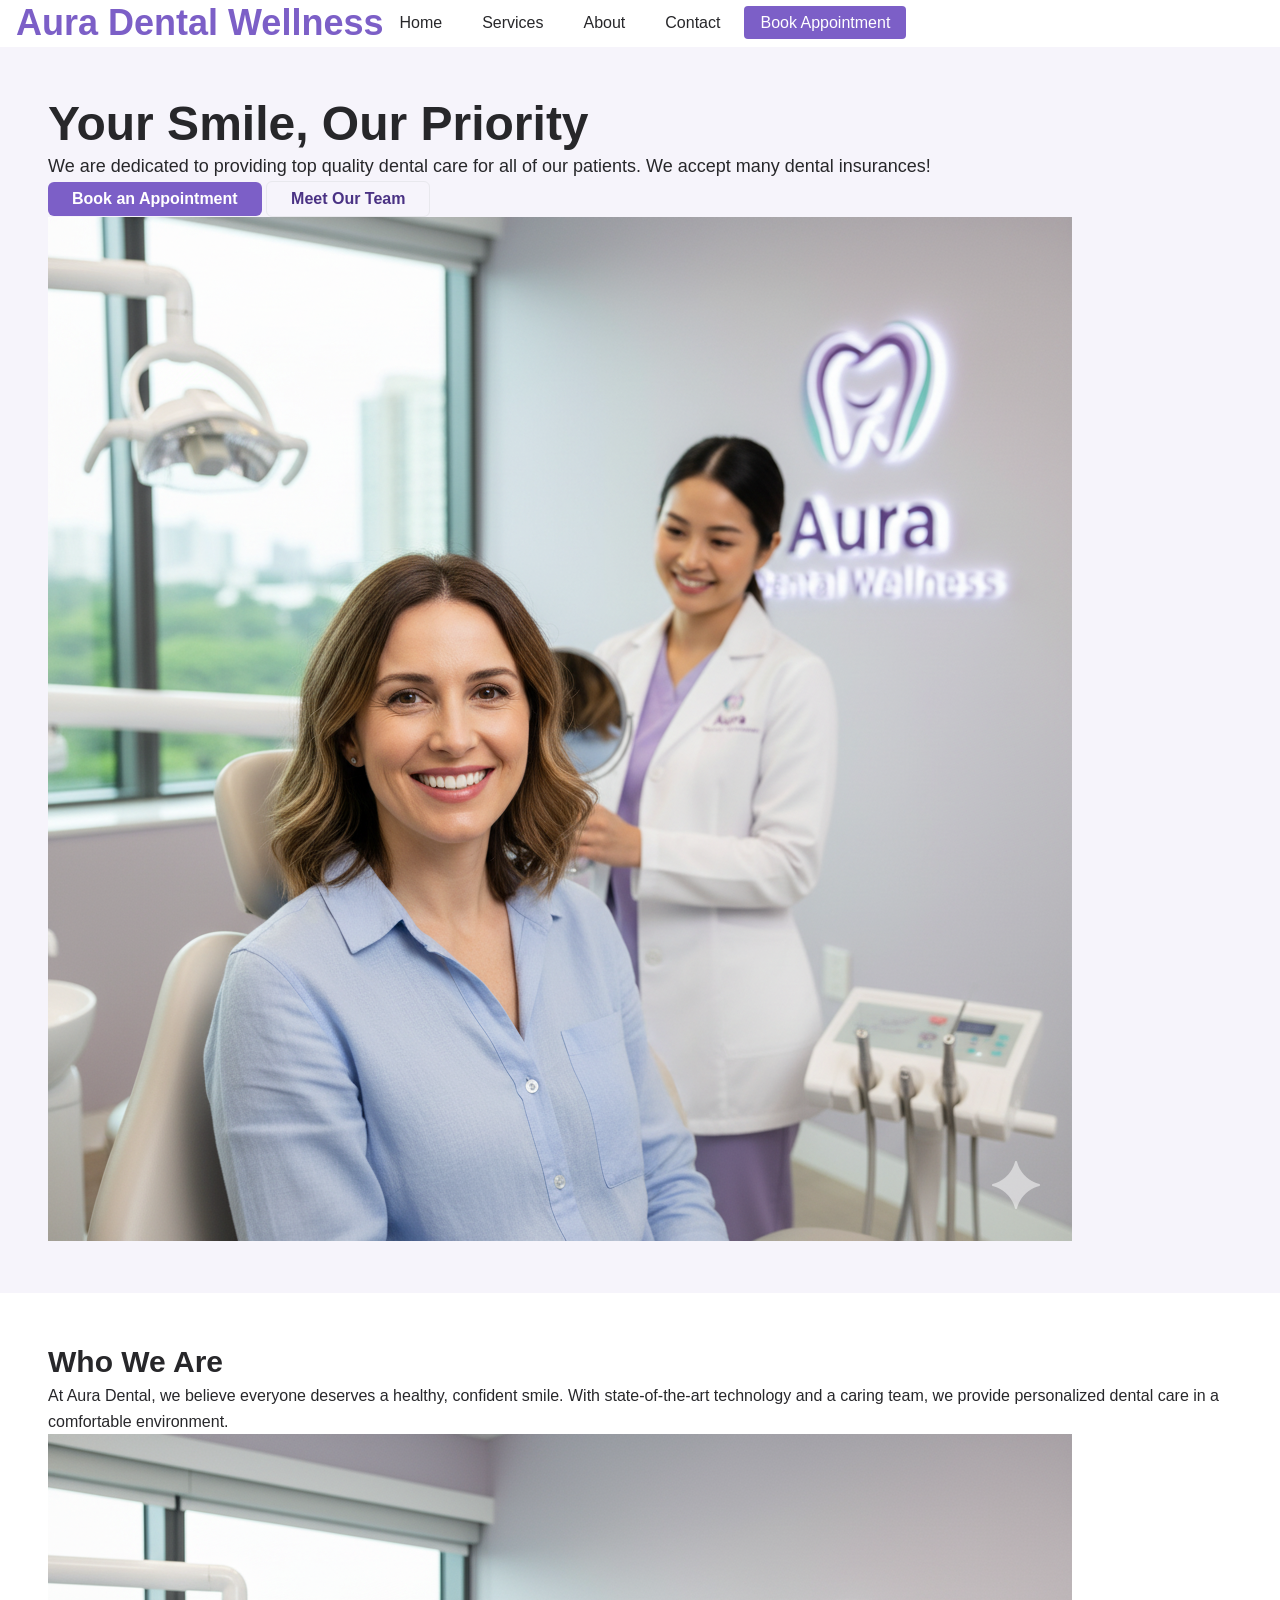
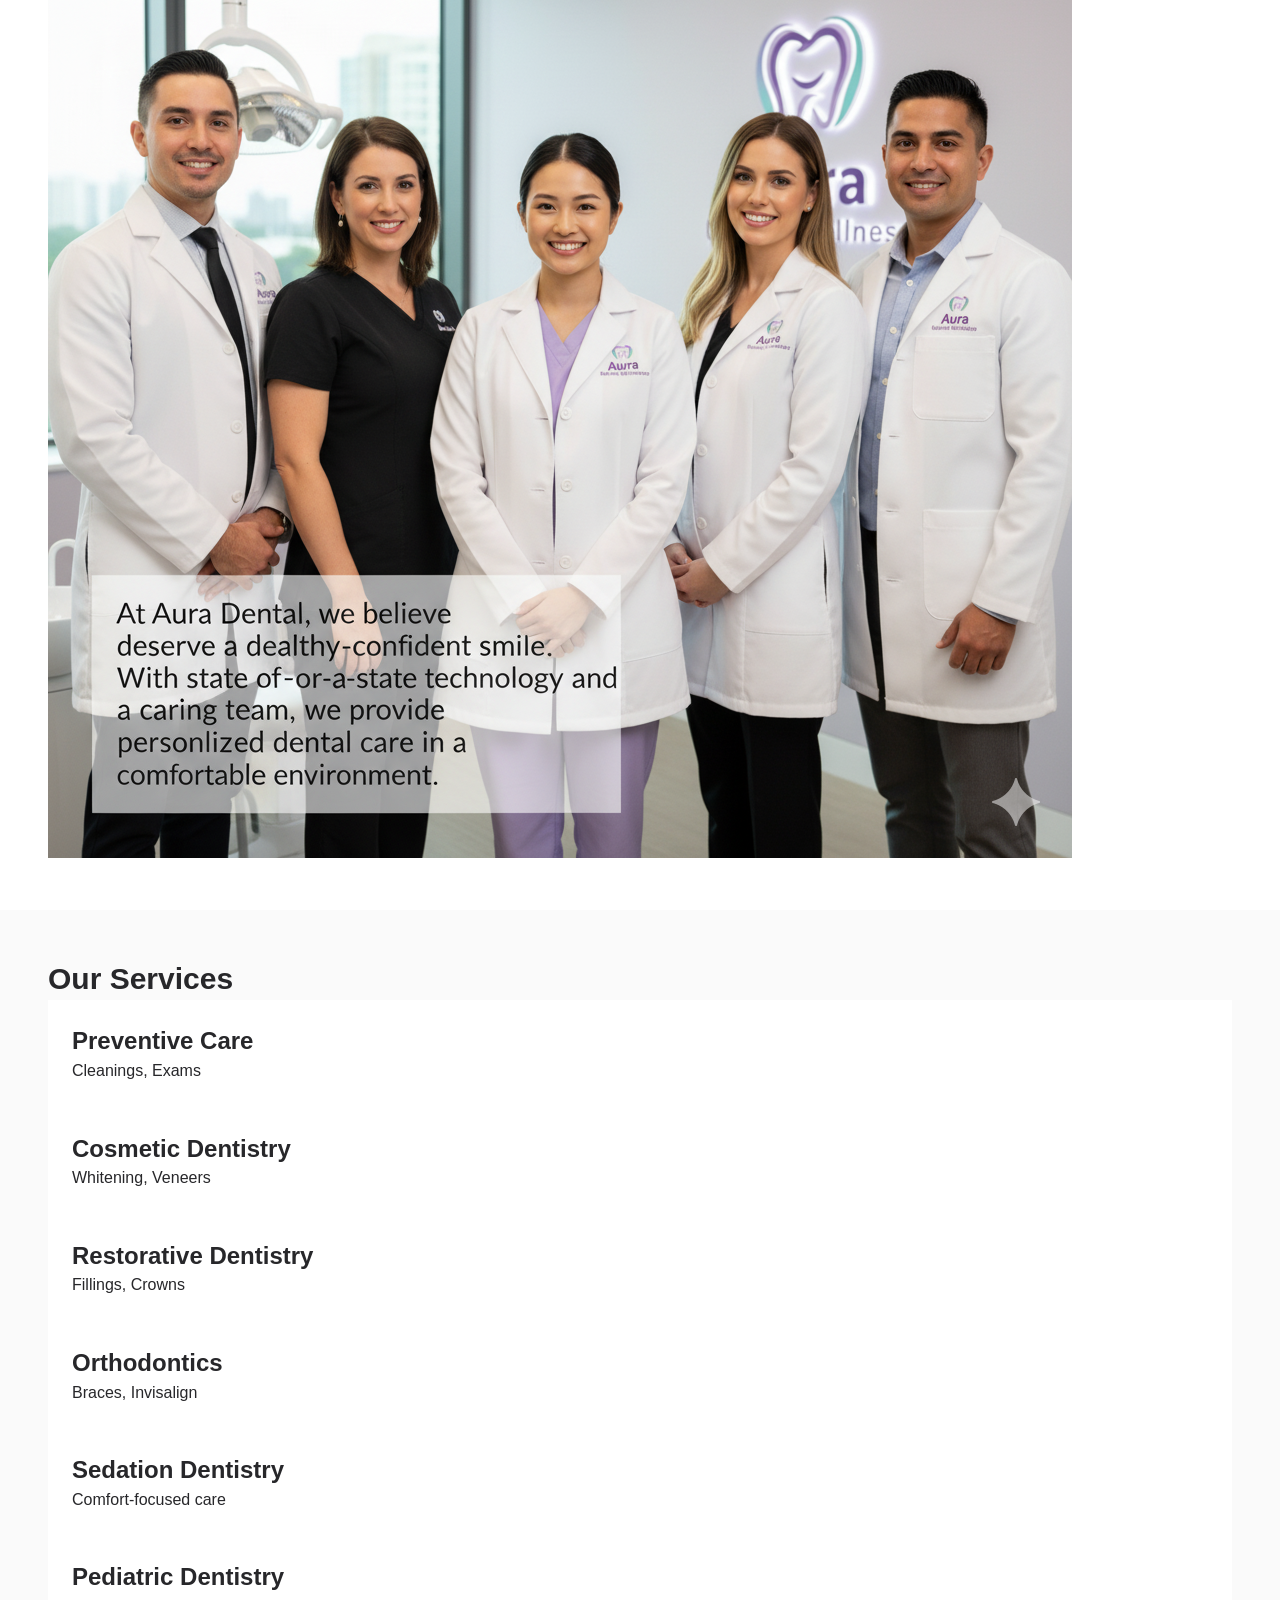
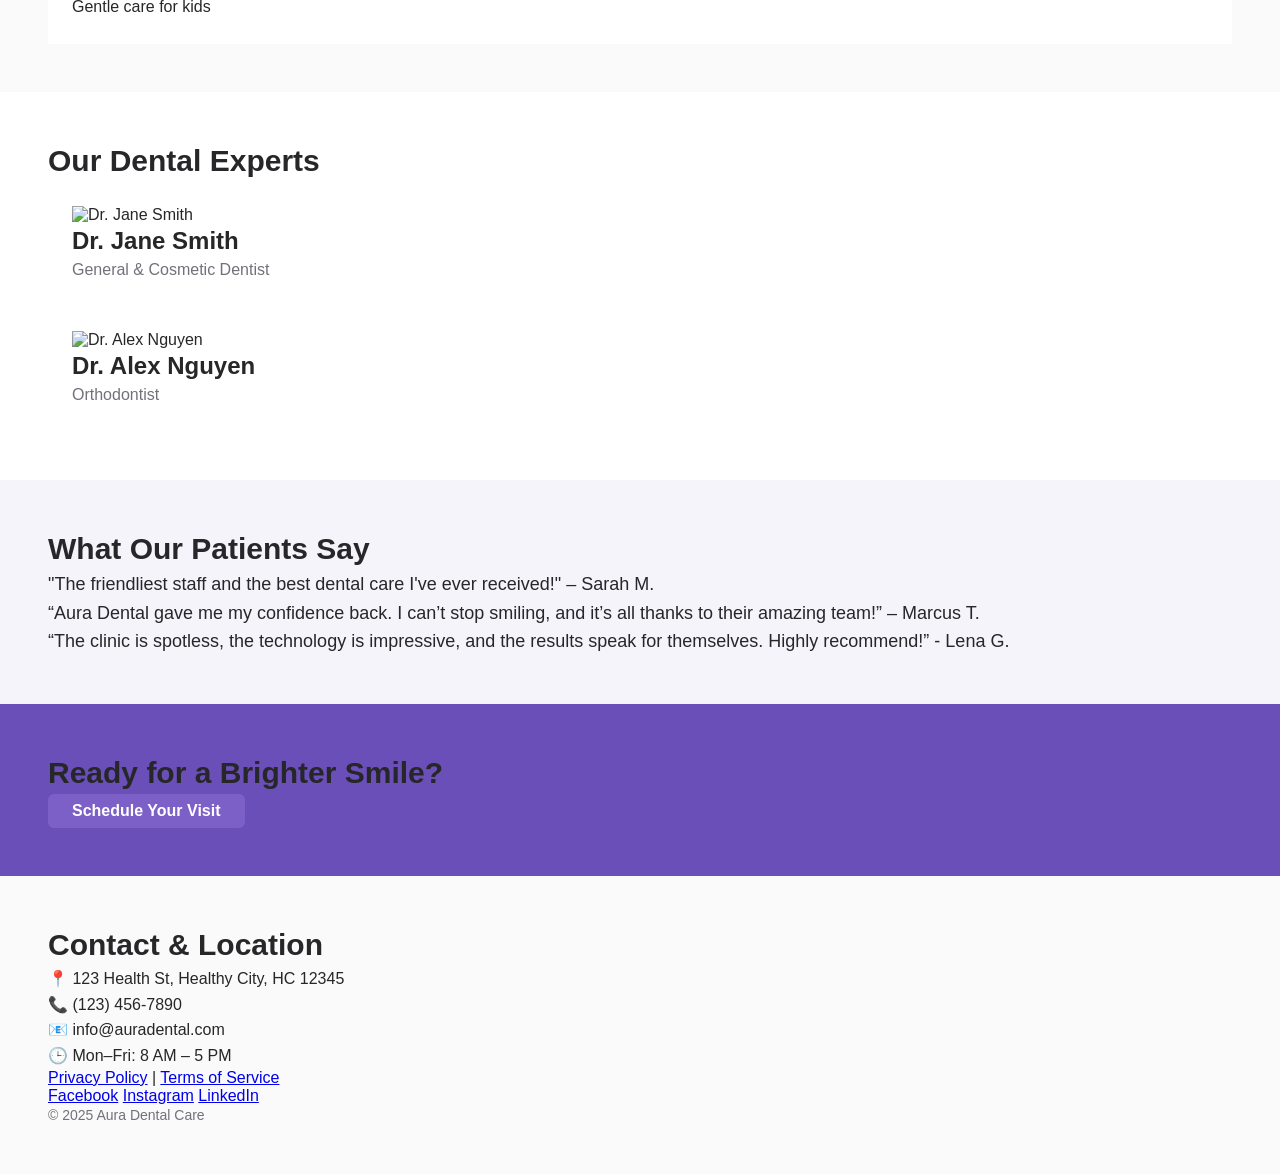
==== index.html @ 5685ebbf "Update index.html" ====
<!DOCTYPE html>
<html lang="en">
<head>
    <meta charset="UTF-8">
    <link rel="stylesheet" href="styles.css">
    <meta name="viewport" content="width=device-width, initial-scale=1.0">
    <title>Aura Dental Wellness</title>
</head>
<body>
    <!-- Header -->
    <navbar class="bg-primary">
        <div class="container">
            <h1 class="heading-1">Aura Dental Wellness</h1>
            <nav>
                <ul class="nav-links">
                    <li><a href="#">Home</a></li>
                    <li><a href="#">Services</a></li>
                    <li><a href="#">About</a></li>
                    <li><a href="#">Contact</a></li>
                    <li><a href="#" class="btn">Book Appointment</a></li>
                </ul>
            </nav>
        </div>
    </navbar>

    <!-- Hero Section -->
    <section class="hero p-12 bg-secondary">
        <div class="hero-content">
            <h2 class="heading-hero">Your Smile, Our Priority</h2>
            <p class="body-lg">We are dedicated to providing top quality dental care for all of our patients. We accept many dental insurances!</p>
            <a href="#" class="btn-primary">Book an Appointment</a>
            <a href="#" class="btn-secondary">Meet Our Team</a>
        </div>
        <div class="hero-image">
            <img src="images/patient_smiling.png" alt="Smiling patient at dental clinic">
        </div>
    </section>

    <!-- About Section -->
    <section class="about p-12 bg-background">
        <div class="container">
            <h2 class="heading-2">Who We Are</h2>
            <p class="body-base">At Aura Dental, we believe everyone deserves a healthy, confident smile. With state-of-the-art technology and a caring team, we provide personalized dental care in a comfortable environment.</p>
            <img src="images/aura_team.png" alt="Aura Dental team">
        </div>
    </section>

    <!-- Services Section -->
    <section class="services p-12 bg-muted">
        <div class="container">
            <h2 class="heading-2">Our Services</h2>
            <div class="service-grid gap-6">
                <div class="service-card p-6 bg-card">
                    <h3 class="heading-3">Preventive Care</h3>
                    <p class="body-base">Cleanings, Exams</p>
                </div>
                <div class="service-card p-6 bg-card">
                    <h3 class="heading-3">Cosmetic Dentistry</h3>
                    <p class="body-base">Whitening, Veneers</p>
                </div>
                <div class="service-card p-6 bg-card">
                    <h3 class="heading-3">Restorative Dentistry</h3>
                    <p class="body-base">Fillings, Crowns</p>
                </div>
                <div class="service-card p-6 bg-card">
                    <h3 class="heading-3">Orthodontics</h3>
                    <p class="body-base">Braces, Invisalign</p>
                </div>
                <div class="service-card p-6 bg-card">
                    <h3 class="heading-3">Sedation Dentistry</h3>
                    <p class="body-base">Comfort-focused care</p>
                </div>
                <div class="service-card p-6 bg-card">
                    <h3 class="heading-3">Pediatric Dentistry</h3>
                    <p class="body-base">Gentle care for kids</p>
                </div>
            </div>
        </div>
    </section>

    <!-- Team Section -->
    <section class="team p-12 bg-background">
        <div class="container">
            <h2 class="heading-2">Our Dental Experts</h2>
            <div class="team-grid gap-8">
                <div class="team-member p-6">
                    <img src="images/dr-smith.jpg" alt="Dr. Jane Smith">
                    <h3 class="heading-3">Dr. Jane Smith</h3>
                    <p class="body-base text-muted-foreground">General & Cosmetic Dentist</p>
                </div>
                <div class="team-member p-6">
                    <img src="images/dr-nguyen.jpg" alt="Dr. Alex Nguyen">
                    <h3 class="heading-3">Dr. Alex Nguyen</h3>
                    <p class="body-base text-muted-foreground">Orthodontist</p>
                </div>
            </div>
        </div>
    </section>

    <!-- Testimonials Section -->
    <section class="testimonials p-12 bg-secondary">
        <div class="container">
            <h2 class="heading-2">What Our Patients Say</h2>
            <blockquote class="body-lg">
                "The friendliest staff and the best dental care I've ever received!" – Sarah M.
            </blockquote>
            <blockquote class="body-lg">
               “Aura Dental gave me my confidence back. I can’t stop smiling, and it’s all thanks to their amazing team!” – Marcus T.
            </blockquote>
            <blockquote class="body-lg">
                “The clinic is spotless, the technology is impressive, and the results speak for themselves. Highly recommend!” - Lena G.
            </blockquote>
        </div>
    </section>

    <!-- Call to Action -->
    <section class="cta p-12 bg-brand">
        <div class="container">
            <h2 class="heading-2">Ready for a Brighter Smile?</h2>
            <a href="#" class="btn-primary">Schedule Your Visit</a>
        </div>
    </section>

    <!-- Contact Section -->
    <footer class="footer p-12 bg-muted">
        <div class="container">
            <h2 class="heading-2">Contact & Location</h2>
            <p class="body-base">📍 123 Health St, Healthy City, HC 12345</p>
            <p class="body-base">📞 (123) 456-7890</p>
            <p class="body-base">📧 info@auradental.com</p>
            <p class="body-base">🕒 Mon–Fri: 8 AM – 5 PM</p>
            <nav class="footer-nav">
                <a href="#">Privacy Policy</a> |
                <a href="#">Terms of Service</a>
            </nav>
            <div class="social-icons gap-4">
                <a href="#">Facebook</a>
                <a href="#">Instagram</a>
                <a href="#">LinkedIn</a>
            </div>
            <p class="body-sm">© 2025 Aura Dental Care</p>
        </div>
    </footer>
</body>
</html>
---- styles.css ----
/* ==========================================================================
   CSS VARIABLES (DESIGN TOKENS)
   ========================================================================== */

:root {
    /* Spacing Scale */
    --space-2: 0.5rem;   /* 8px */
    --space-4: 1rem;     /* 16px */
    --space-6: 1.5rem;   /* 24px */
    --space-8: 2rem;     /* 32px */
    --space-12: 3rem;    /* 48px */

    /* Typography Scale */
    --font-size-caption: 0.75rem;   /* 12px */
    --font-size-sm: 0.875rem;       /* 14px */
    --font-size-base: 1rem;         /* 16px */
    --font-size-lg: 1.125rem;       /* 18px */
    --font-size-h4: 1.25rem;        /* 20px */
    --font-size-h3: 1.5rem;         /* 24px */
    --font-size-h2: 1.875rem;       /* 30px */
    --font-size-h1: 2.25rem;        /* 36px */
    --font-size-hero: 3rem;         /* 48px */

    /* Color Palette */
    /* Base colors */
    --color-background: #ffffff;
    --color-foreground: #27272a;

    /* Primary (Purple) */
    --color-primary: #7c5fc7;
    --color-primary-foreground: #ffffff;

    /* Secondary (Light Purple) */
    --color-secondary: #f6f4fb;
    --color-secondary-foreground: #4a3284;

    /* Muted (Subtle backgrounds) */
    --color-muted: #fafafa;
    --color-muted-foreground: #71717a;

    /* Accent (Teal) */
    --color-accent: #2bb4c8;
    --color-accent-foreground: #ffffff;

    /* Brand (Dark Purple) */
    --color-brand: #6b4fb8;
    --color-brand-foreground: #ffffff;

    /* Success (Green) */
    --color-success: #22c55e;
    --color-success-foreground: #ffffff;

    /* Card colors */
    --color-card: #ffffff;
    --color-card-foreground: #27272a;

    /* UI elements */
    --color-border: #e8e8ed;
    --color-ring: #7c5fc7;
}


/* ==========================================================================
   RESET & BASE STYLES
   ========================================================================== */

* {
    margin: 0;
    padding: 0;
    box-sizing: border-box;
}

body {
    font-family: -apple-system, BlinkMacSystemFont, 'Segoe UI', sans-serif;
    color: var(--color-foreground);
    background: var(--color-background);
}


/* ==========================================================================
   UTILITY CLASSES
   ========================================================================== */

/* Spacing Utilities */
.p-2 {
    padding: var(--space-2);
}

.p-4 {
    padding: var(--space-4);
}

.p-6 {
    padding: var(--space-6);
}

.p-8 {
    padding: var(--space-8);
}

.p-12 {
    padding: var(--space-12);
}

.gap-2 {
    gap: var(--space-2);
}

.gap-4 {
    gap: var(--space-4);
}

.gap-6 {
    gap: var(--space-6);
}

.gap-8 {
    gap: var(--space-8);
}

.gap-12 {
    gap: var(--space-12);
}

/* Typography Utilities */
.heading-hero {
    font-size: var(--font-size-hero);
    font-weight: 700;
    line-height: 1.2;
}

.heading-1 {
    font-size: var(--font-size-h1);
    font-weight: 700;
    line-height: 1.3;
}

.heading-2 {
    font-size: var(--font-size-h2);
    font-weight: 600;
    line-height: 1.4;
}

.heading-3 {
    font-size: var(--font-size-h3);
    font-weight: 600;
    line-height: 1.4;
}

.heading-4 {
    font-size: var(--font-size-h4);
    font-weight: 600;
    line-height: 1.5;
}

.body-lg {
    font-size: var(--font-size-lg);
    line-height: 1.6;
}

.body-base {
    font-size: var(--font-size-base);
    line-height: 1.6;
}

.body-sm {
    font-size: var(--font-size-sm);
    line-height: 1.5;
    color: var(--color-muted-foreground);
}

.caption {
    font-size: var(--font-size-caption);
    line-height: 1.4;
    color: var(--color-muted-foreground);
}

/* Color Utilities */
.bg-background {
    background-color: var(--color-background);
}

.text-foreground {
    color: var(--color-foreground);
}

.bg-primary {
    background-color: var(--color-primary);
}

.text-primary-foreground {
    color: var(--color-primary-foreground);
}

.bg-secondary {
    background-color: var(--color-secondary);
}

.bg-muted {
    background-color: var(--color-muted);
}

.text-muted-foreground {
    color: var(--color-muted-foreground);
}

.bg-brand {
    background-color: var(--color-brand);
}

.bg-card {
    background-color: var(--color-card);
}

.border-border {
    border-color: var(--color-border);
}


/* ==========================================================================
   COMPONENT STYLES
   ========================================================================== */

/* Button Components */
.btn-primary {
    display: inline-block;
    padding: var(--space-2) var(--space-6);
    background: var(--color-primary);
    color: var(--color-primary-foreground);
    font-size: var(--font-size-base);
    font-weight: 600;
    text-decoration: none;
    border-radius: 0.375rem;
    border: none;
    cursor: pointer;
    transition: background 0.2s, transform 0.1s;
}

.btn-primary:hover {
    background: var(--color-brand);
}

.btn-primary:focus {
    outline: 2px solid var(--color-ring);
    outline-offset: 2px;
}

.btn-secondary {
    display: inline-block;
    padding: var(--space-2) var(--space-6);
    background: var(--color-secondary);
    color: var(--color-secondary-foreground);
    font-size: var(--font-size-base);
    font-weight: 600;
    text-decoration: none;
    border-radius: 0.375rem;
    border: 1px solid var(--color-border);
    cursor: pointer;
    transition: background 0.2s, border-color 0.2s;
}

.btn-secondary:hover {
    background: #ebe7f5;
    border-color: var(--color-primary);
}

.btn-secondary:focus {
    outline: 2px solid var(--color-ring);
    outline-offset: 2px;
}

/* Navbar Component */
navbar {
    background: var(--color-background);
    border-bottom: 1px solid var(--color-border);
    padding: var(--space-4) 0;
}

navbar .container {
    display: flex;
    align-items: center;
    margin: 0;
    padding: 0 var(--space-4);
}

navbar h1 {
    font-size: var(--font-size-h3);
    color: var(--color-primary);
}

navbar ul {
    display: flex;
    list-style: none;
    gap: var(--space-2);
}

navbar a {
    color: var(--color-foreground);
    text-decoration: none;
    padding: var(--space-2) var(--space-4);
    border-radius: 0.25rem;
    transition: background 0.2s;
}

navbar a:hover {
    background: var(--color-secondary);
}

navbar .btn {
    background: var(--color-primary);
    color: var(--color-primary-foreground);
}

navbar .btn:hover {
    background: var(--color-brand);
}
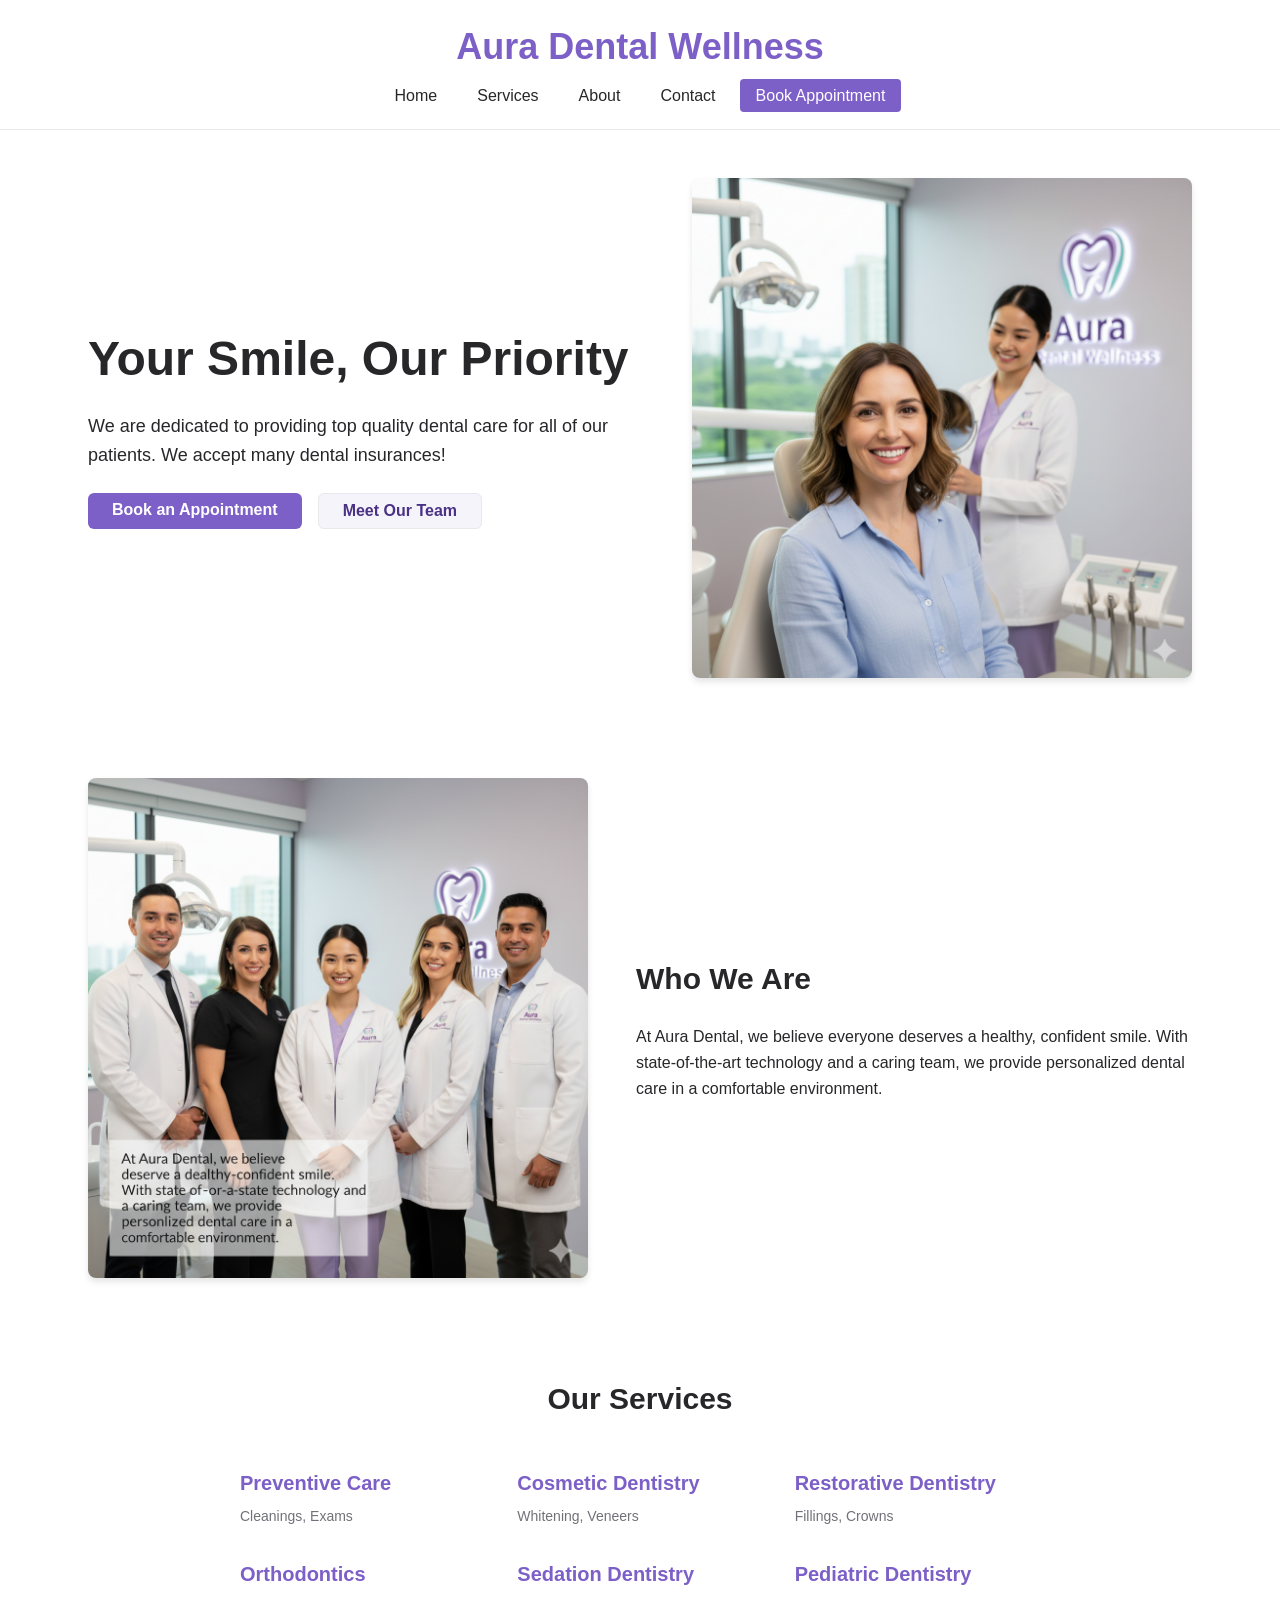
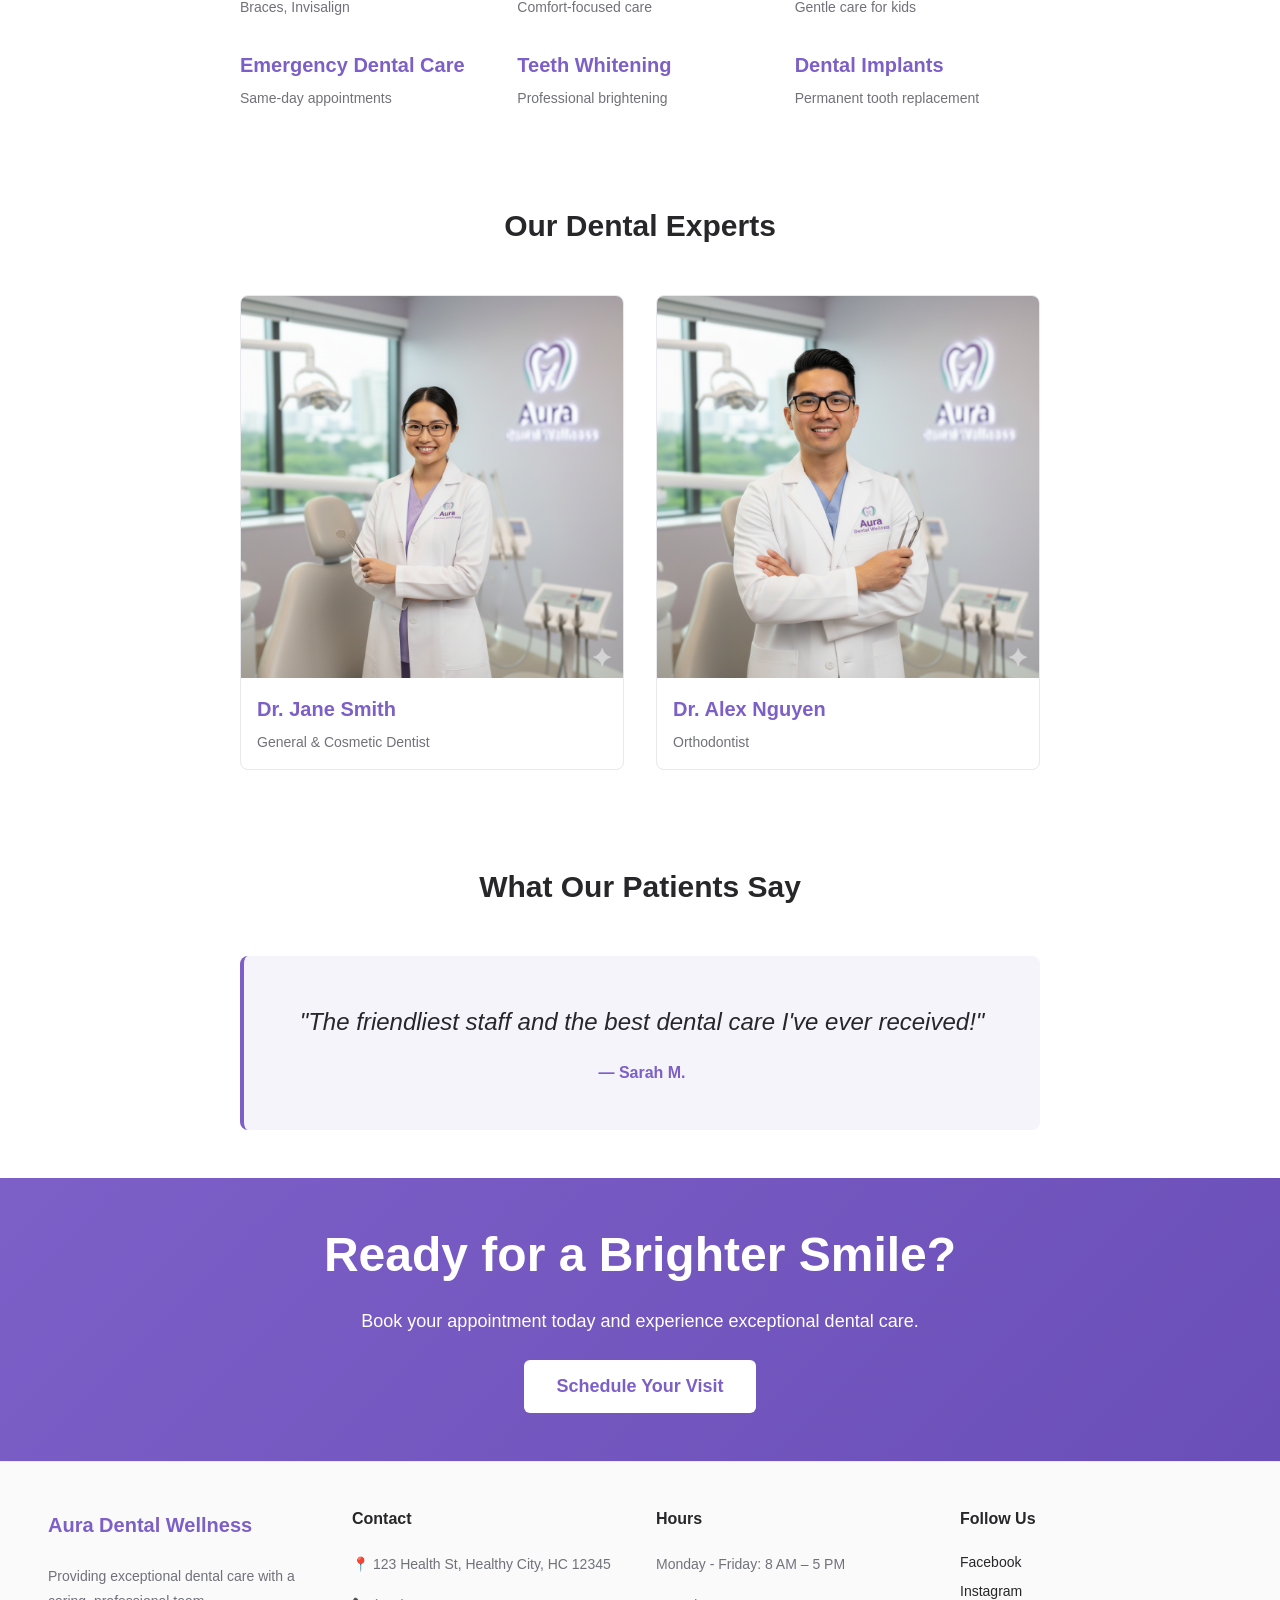
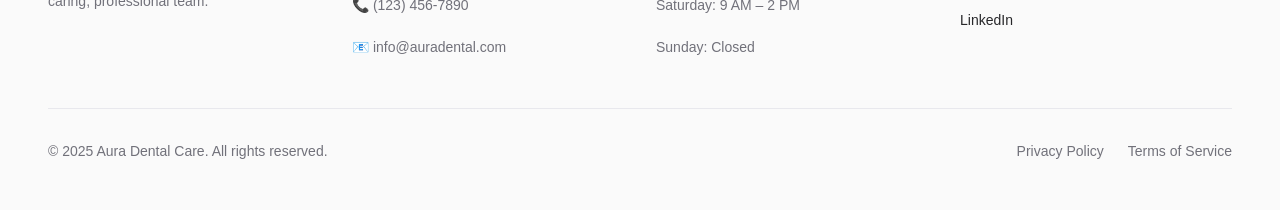
==== commit 9c4ffd96: "Refactor design with consistent styling and improved components Co-Authored-By: Dylan Mejia <1574297" ====
--- a/index.html
+++ b/index.html
@@ -8,28 +8,30 @@
 </head>
 <body>
     <!-- Header -->
-    <navbar class="bg-primary">
-        <div class="container">
+    <navbar>
+        <div class="navbar-brand">
             <h1 class="heading-1">Aura Dental Wellness</h1>
-            <nav>
-                <ul class="nav-links">
-                    <li><a href="#">Home</a></li>
-                    <li><a href="#">Services</a></li>
-                    <li><a href="#">About</a></li>
-                    <li><a href="#">Contact</a></li>
-                    <li><a href="#" class="btn">Book Appointment</a></li>
-                </ul>
-            </nav>
         </div>
+        <nav class="navbar-nav">
+            <ul class="nav-links">
+                <li><a href="#">Home</a></li>
+                <li><a href="#">Services</a></li>
+                <li><a href="#">About</a></li>
+                <li><a href="#">Contact</a></li>
+                <li><a href="#" class="btn">Book Appointment</a></li>
+            </ul>
+        </nav>
     </navbar>
 
     <!-- Hero Section -->
-    <section class="hero p-12 bg-secondary">
+    <section class="hero p-12 bg-background">
         <div class="hero-content">
             <h2 class="heading-hero">Your Smile, Our Priority</h2>
             <p class="body-lg">We are dedicated to providing top quality dental care for all of our patients. We accept many dental insurances!</p>
-            <a href="#" class="btn-primary">Book an Appointment</a>
-            <a href="#" class="btn-secondary">Meet Our Team</a>
+            <div class="hero-buttons">
+                <a href="#" class="btn-primary">Book an Appointment</a>
+                <a href="#" class="btn-secondary">Meet Our Team</a>
+            </div>
         </div>
         <div class="hero-image">
             <img src="images/patient_smiling.png" alt="Smiling patient at dental clinic">
@@ -38,41 +40,55 @@
 
     <!-- About Section -->
     <section class="about p-12 bg-background">
-        <div class="container">
+        <div class="about-image">
+            <img src="images/aura_team.png" alt="Aura Dental team">
+        </div>
+        <div class="about-content">
             <h2 class="heading-2">Who We Are</h2>
             <p class="body-base">At Aura Dental, we believe everyone deserves a healthy, confident smile. With state-of-the-art technology and a caring team, we provide personalized dental care in a comfortable environment.</p>
-            <img src="images/aura_team.png" alt="Aura Dental team">
         </div>
     </section>
 
     <!-- Services Section -->
-    <section class="services p-12 bg-muted">
-        <div class="container">
+    <section class="services p-12 bg-background">
+        <div class="services-container">
             <h2 class="heading-2">Our Services</h2>
-            <div class="service-grid gap-6">
-                <div class="service-card p-6 bg-card">
-                    <h3 class="heading-3">Preventive Care</h3>
-                    <p class="body-base">Cleanings, Exams</p>
+            <div class="services-list">
+                <div class="service-item">
+                    <h3 class="heading-4">Preventive Care</h3>
+                    <p class="body-sm text-muted-foreground">Cleanings, Exams</p>
                 </div>
-                <div class="service-card p-6 bg-card">
-                    <h3 class="heading-3">Cosmetic Dentistry</h3>
-                    <p class="body-base">Whitening, Veneers</p>
+                <div class="service-item">
+                    <h3 class="heading-4">Cosmetic Dentistry</h3>
+                    <p class="body-sm text-muted-foreground">Whitening, Veneers</p>
                 </div>
-                <div class="service-card p-6 bg-card">
-                    <h3 class="heading-3">Restorative Dentistry</h3>
-                    <p class="body-base">Fillings, Crowns</p>
+                <div class="service-item">
+                    <h3 class="heading-4">Restorative Dentistry</h3>
+                    <p class="body-sm text-muted-foreground">Fillings, Crowns</p>
                 </div>
-                <div class="service-card p-6 bg-card">
-                    <h3 class="heading-3">Orthodontics</h3>
-                    <p class="body-base">Braces, Invisalign</p>
+                <div class="service-item">
+                    <h3 class="heading-4">Orthodontics</h3>
+                    <p class="body-sm text-muted-foreground">Braces, Invisalign</p>
                 </div>
-                <div class="service-card p-6 bg-card">
-                    <h3 class="heading-3">Sedation Dentistry</h3>
-                    <p class="body-base">Comfort-focused care</p>
+                <div class="service-item">
+                    <h3 class="heading-4">Sedation Dentistry</h3>
+                    <p class="body-sm text-muted-foreground">Comfort-focused care</p>
                 </div>
-                <div class="service-card p-6 bg-card">
-                    <h3 class="heading-3">Pediatric Dentistry</h3>
-                    <p class="body-base">Gentle care for kids</p>
+                <div class="service-item">
+                    <h3 class="heading-4">Pediatric Dentistry</h3>
+                    <p class="body-sm text-muted-foreground">Gentle care for kids</p>
+                </div>
+                <div class="service-item">
+                    <h3 class="heading-4">Emergency Dental Care</h3>
+                    <p class="body-sm text-muted-foreground">Same-day appointments</p>
+                </div>
+                <div class="service-item">
+                    <h3 class="heading-4">Teeth Whitening</h3>
+                    <p class="body-sm text-muted-foreground">Professional brightening</p>
+                </div>
+                <div class="service-item">
+                    <h3 class="heading-4">Dental Implants</h3>
+                    <p class="body-sm text-muted-foreground">Permanent tooth replacement</p>
                 </div>
             </div>
         </div>
@@ -80,65 +96,89 @@
 
     <!-- Team Section -->
     <section class="team p-12 bg-background">
-        <div class="container">
+        <div class="team-container">
             <h2 class="heading-2">Our Dental Experts</h2>
-            <div class="team-grid gap-8">
-                <div class="team-member p-6">
-                    <img src="images/dr-smith.jpg" alt="Dr. Jane Smith">
-                    <h3 class="heading-3">Dr. Jane Smith</h3>
-                    <p class="body-base text-muted-foreground">General & Cosmetic Dentist</p>
+            <div class="team-grid">
+                <div class="team-card">
+                    <div class="team-card-header">
+                        <img src="images/jane_smith.png" alt="Dr. Jane Smith">
+                    </div>
+                    <div class="team-card-content">
+                        <h3 class="heading-4">Dr. Jane Smith</h3>
+                        <p class="body-sm text-muted-foreground">General & Cosmetic Dentist</p>
+                    </div>
                 </div>
-                <div class="team-member p-6">
-                    <img src="images/dr-nguyen.jpg" alt="Dr. Alex Nguyen">
-                    <h3 class="heading-3">Dr. Alex Nguyen</h3>
-                    <p class="body-base text-muted-foreground">Orthodontist</p>
+                <div class="team-card">
+                    <div class="team-card-header">
+                        <img src="images/alex.png" alt="Dr. Alex Nguyen">
+                    </div>
+                    <div class="team-card-content">
+                        <h3 class="heading-4">Dr. Alex Nguyen</h3>
+                        <p class="body-sm text-muted-foreground">Orthodontist</p>
+                    </div>
                 </div>
             </div>
         </div>
     </section>
 
     <!-- Testimonials Section -->
-    <section class="testimonials p-12 bg-secondary">
-        <div class="container">
+    <section class="testimonials p-12 bg-background">
+        <div class="testimonials-container">
             <h2 class="heading-2">What Our Patients Say</h2>
-            <blockquote class="body-lg">
-                "The friendliest staff and the best dental care I've ever received!" – Sarah M.
-            </blockquote>
-            <blockquote class="body-lg">
-               “Aura Dental gave me my confidence back. I can’t stop smiling, and it’s all thanks to their amazing team!” – Marcus T.
-            </blockquote>
-            <blockquote class="body-lg">
-                “The clinic is spotless, the technology is impressive, and the results speak for themselves. Highly recommend!” - Lena G.
+            <blockquote class="testimonial-quote">
+                <p class="quote-text">"The friendliest staff and the best dental care I've ever received!"</p>
+                <cite class="quote-author">Sarah M.</cite>
             </blockquote>
         </div>
     </section>
 
     <!-- Call to Action -->
-    <section class="cta p-12 bg-brand">
-        <div class="container">
-            <h2 class="heading-2">Ready for a Brighter Smile?</h2>
+    <section class="cta p-12 bg-background">
+        <div class="cta-container">
+            <h2 class="heading-hero">Ready for a Brighter Smile?</h2>
+            <p class="body-lg">Book your appointment today and experience exceptional dental care.</p>
             <a href="#" class="btn-primary">Schedule Your Visit</a>
         </div>
     </section>
 
-    <!-- Contact Section -->
-    <footer class="footer p-12 bg-muted">
-        <div class="container">
-            <h2 class="heading-2">Contact & Location</h2>
-            <p class="body-base">📍 123 Health St, Healthy City, HC 12345</p>
-            <p class="body-base">📞 (123) 456-7890</p>
-            <p class="body-base">📧 info@auradental.com</p>
-            <p class="body-base">🕒 Mon–Fri: 8 AM – 5 PM</p>
-            <nav class="footer-nav">
-                <a href="#">Privacy Policy</a> |
-                <a href="#">Terms of Service</a>
-            </nav>
-            <div class="social-icons gap-4">
-                <a href="#">Facebook</a>
-                <a href="#">Instagram</a>
-                <a href="#">LinkedIn</a>
+    <!-- Footer -->
+    <footer class="footer p-12">
+        <div class="footer-content">
+            <div class="footer-section">
+                <h3 class="heading-4">Aura Dental Wellness</h3>
+                <p class="body-sm text-muted-foreground">Providing exceptional dental care with a caring, professional team.</p>
             </div>
-            <p class="body-sm">© 2025 Aura Dental Care</p>
+
+            <div class="footer-section">
+                <h4 class="footer-heading">Contact</h4>
+                <p class="body-sm">📍 123 Health St, Healthy City, HC 12345</p>
+                <p class="body-sm">📞 (123) 456-7890</p>
+                <p class="body-sm">📧 info@auradental.com</p>
+            </div>
+
+            <div class="footer-section">
+                <h4 class="footer-heading">Hours</h4>
+                <p class="body-sm">Monday - Friday: 8 AM – 5 PM</p>
+                <p class="body-sm">Saturday: 9 AM – 2 PM</p>
+                <p class="body-sm">Sunday: Closed</p>
+            </div>
+
+            <div class="footer-section">
+                <h4 class="footer-heading">Follow Us</h4>
+                <div class="social-links">
+                    <a href="#" class="body-sm">Facebook</a>
+                    <a href="#" class="body-sm">Instagram</a>
+                    <a href="#" class="body-sm">LinkedIn</a>
+                </div>
+            </div>
+        </div>
+
+        <div class="footer-bottom">
+            <p class="body-sm text-muted-foreground">© 2025 Aura Dental Care. All rights reserved.</p>
+            <div class="footer-links">
+                <a href="#" class="body-sm">Privacy Policy</a>
+                <a href="#" class="body-sm">Terms of Service</a>
+            </div>
         </div>
     </footer>
 </body>
--- a/styles.css
+++ b/styles.css
@@ -269,48 +269,355 @@
     outline-offset: 2px;
 }
 
+/* Hero Component */
+/* Text on left, image on right side-by-side layout */
+.hero {
+    display: flex;
+    flex-direction: row;
+    align-items: center;
+    gap: var(--space-12);
+    max-width: 1200px;
+    margin: 0 auto;
+}
+
+.hero-content {
+    flex: 1;
+    display: flex;
+    flex-direction: column;
+    gap: var(--space-6);
+}
+
+.hero-content p {
+    font-size: var(--font-size-lg);
+}
+
+.hero-buttons {
+    display: flex;
+    gap: var(--space-4);
+    flex-wrap: wrap;
+}
+
+.hero-image {
+    flex: 1;
+    max-width: 500px;
+}
+
+.hero-image img {
+    width: 100%;
+    height: auto;
+    border-radius: 0.5rem;
+    box-shadow: 0 4px 6px rgba(0, 0, 0, 0.1);
+}
+
+/* Services Component */
+.services-container {
+    max-width: 800px;
+    margin: 0 auto;
+}
+
+.services-container h2 {
+    text-align: center;
+    margin-bottom: var(--space-12);
+}
+
+.services-list {
+    display: grid;
+    grid-template-columns: repeat(3, 1fr);
+    gap: var(--space-8);
+}
+
+.service-item {
+    display: flex;
+    flex-direction: column;
+    gap: var(--space-2);
+}
+
+.service-item h3 {
+    color: var(--color-primary);
+}
+
+/* Team Component */
+.team-container {
+    max-width: 800px;
+    margin: 0 auto;
+}
+
+.team-container h2 {
+    text-align: center;
+    margin-bottom: var(--space-12);
+}
+
+.team-grid {
+    display: grid;
+    grid-template-columns: repeat(2, 1fr);
+    gap: var(--space-8);
+}
+
+.team-card {
+    border: 1px solid var(--color-border);
+    border-radius: 0.5rem;
+    overflow: hidden;
+}
+
+.team-card-header {
+    width: 100%;
+    aspect-ratio: 1;
+    overflow: hidden;
+}
+
+.team-card-header img {
+    width: 100%;
+    height: 100%;
+    object-fit: cover;
+}
+
+.team-card-content {
+    padding: var(--space-4);
+    display: flex;
+    flex-direction: column;
+    gap: var(--space-2);
+}
+
+.team-card-content h3 {
+    color: var(--color-primary);
+}
+
+/* Testimonials Component */
+.testimonials-container {
+    max-width: 800px;
+    margin: 0 auto;
+    text-align: center;
+}
+
+.testimonials-container h2 {
+    margin-bottom: var(--space-12);
+}
+
+.testimonial-quote {
+    background: var(--color-secondary);
+    padding: var(--space-12);
+    border-radius: 0.5rem;
+    border-left: 4px solid var(--color-primary);
+}
+
+.quote-text {
+    font-size: var(--font-size-h3);
+    line-height: 1.5;
+    color: var(--color-foreground);
+    font-style: italic;
+    margin-bottom: var(--space-6);
+}
+
+.quote-author {
+    display: block;
+    font-size: var(--font-size-base);
+    color: var(--color-primary);
+    font-weight: 600;
+    font-style: normal;
+}
+
+.quote-author::before {
+    content: "— ";
+}
+
+/* CTA Component */
+.cta {
+    background: linear-gradient(135deg, var(--color-primary) 0%, var(--color-brand) 100%);
+}
+
+.cta-container {
+    max-width: 800px;
+    margin: 0 auto;
+    text-align: center;
+    display: flex;
+    flex-direction: column;
+    align-items: center;
+    gap: var(--space-6);
+}
+
+.cta-container h2 {
+    color: var(--color-primary-foreground);
+}
+
+.cta-container p {
+    color: var(--color-primary-foreground);
+    max-width: 600px;
+}
+
+.cta-container .btn-primary {
+    background: var(--color-background);
+    color: var(--color-primary);
+    font-size: var(--font-size-lg);
+    padding: var(--space-4) var(--space-8);
+}
+
+.cta-container .btn-primary:hover {
+    background: var(--color-secondary);
+    color: var(--color-primary);
+}
+
+/* Footer Component */
+.footer {
+    background: var(--color-muted);
+    border-top: 1px solid var(--color-border);
+}
+
+.footer-content {
+    max-width: 1200px;
+    margin: 0 auto;
+    display: grid;
+    grid-template-columns: repeat(4, 1fr);
+    gap: var(--space-8);
+    margin-bottom: var(--space-12);
+}
+
+.footer-section {
+    display: flex;
+    flex-direction: column;
+    gap: var(--space-4);
+}
+
+.footer-section h3 {
+    color: var(--color-primary);
+    margin-bottom: var(--space-2);
+}
+
+.footer-heading {
+    font-size: var(--font-size-base);
+    font-weight: 600;
+    color: var(--color-foreground);
+    margin-bottom: var(--space-2);
+}
+
+.footer-section p {
+    margin: 0;
+    line-height: 1.8;
+}
+
+.social-links {
+    display: flex;
+    flex-direction: column;
+    gap: var(--space-2);
+}
+
+.social-links a {
+    color: var(--color-foreground);
+    text-decoration: none;
+    transition: color 0.2s;
+}
+
+.social-links a:hover {
+    color: var(--color-primary);
+}
+
+.footer-bottom {
+    max-width: 1200px;
+    margin: 0 auto;
+    padding-top: var(--space-8);
+    border-top: 1px solid var(--color-border);
+    display: flex;
+    justify-content: space-between;
+    align-items: center;
+}
+
+.footer-links {
+    display: flex;
+    gap: var(--space-6);
+}
+
+.footer-links a {
+    color: var(--color-muted-foreground);
+    text-decoration: none;
+    transition: color 0.2s;
+}
+
+.footer-links a:hover {
+    color: var(--color-primary);
+}
+
+/* About Component */
+/* Image on left, text on right side-by-side layout (reverse of hero) */
+.about {
+    display: flex;
+    flex-direction: row;
+    align-items: center;
+    gap: var(--space-12);
+    max-width: 1200px;
+    margin: 0 auto;
+}
+
+.about-image {
+    flex: 1;
+    max-width: 500px;
+}
+
+.about-image img {
+    width: 100%;
+    height: auto;
+    border-radius: 0.5rem;
+    box-shadow: 0 4px 6px rgba(0, 0, 0, 0.1);
+}
+
+.about-content {
+    flex: 1;
+    display: flex;
+    flex-direction: column;
+    gap: var(--space-6);
+}
+
 /* Navbar Component */
 navbar {
     background: var(--color-background);
     border-bottom: 1px solid var(--color-border);
-    padding: var(--space-4) 0;
-}
-
-navbar .container {
-    display: flex;
+    padding: var(--space-6) var(--space-4);
+    display: flex;
+    flex-direction: column;
     align-items: center;
+    gap: var(--space-4);
+}
+
+.navbar-brand {
+    text-align: center;
+}
+
+.navbar-brand h1 {
+    font-size: var(--font-size-h1);
+    color: var(--color-primary);
     margin: 0;
-    padding: 0 var(--space-4);
-}
-
-navbar h1 {
-    font-size: var(--font-size-h3);
-    color: var(--color-primary);
-}
-
-navbar ul {
+}
+
+.navbar-nav {
+    width: 100%;
+    display: flex;
+    justify-content: center;
+}
+
+.navbar-nav ul {
     display: flex;
     list-style: none;
     gap: var(--space-2);
-}
-
-navbar a {
+    margin: 0;
+    padding: 0;
+}
+
+.navbar-nav a {
     color: var(--color-foreground);
     text-decoration: none;
     padding: var(--space-2) var(--space-4);
     border-radius: 0.25rem;
     transition: background 0.2s;
-}
-
-navbar a:hover {
+    font-size: var(--font-size-base);
+}
+
+.navbar-nav a:hover {
     background: var(--color-secondary);
 }
 
-navbar .btn {
+.navbar-nav .btn {
     background: var(--color-primary);
     color: var(--color-primary-foreground);
 }
 
-navbar .btn:hover {
+.navbar-nav .btn:hover {
     background: var(--color-brand);
 }
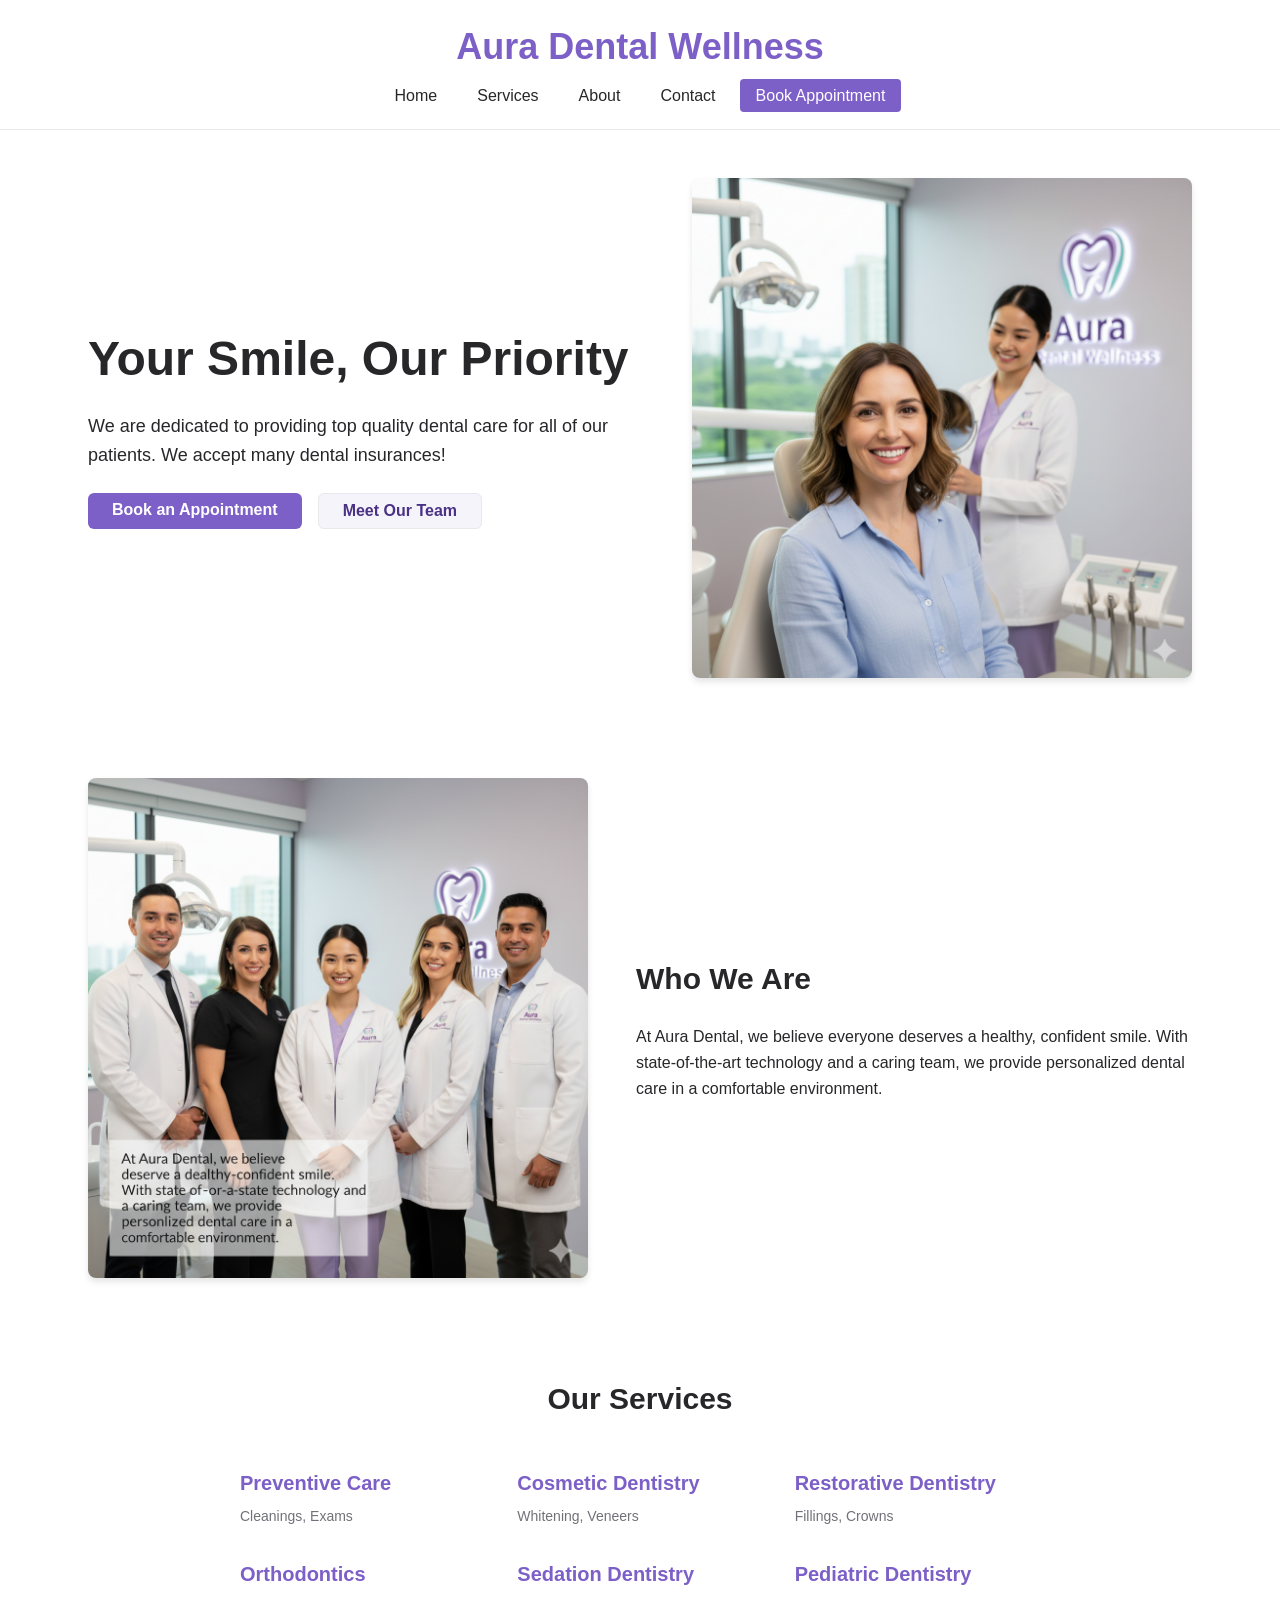
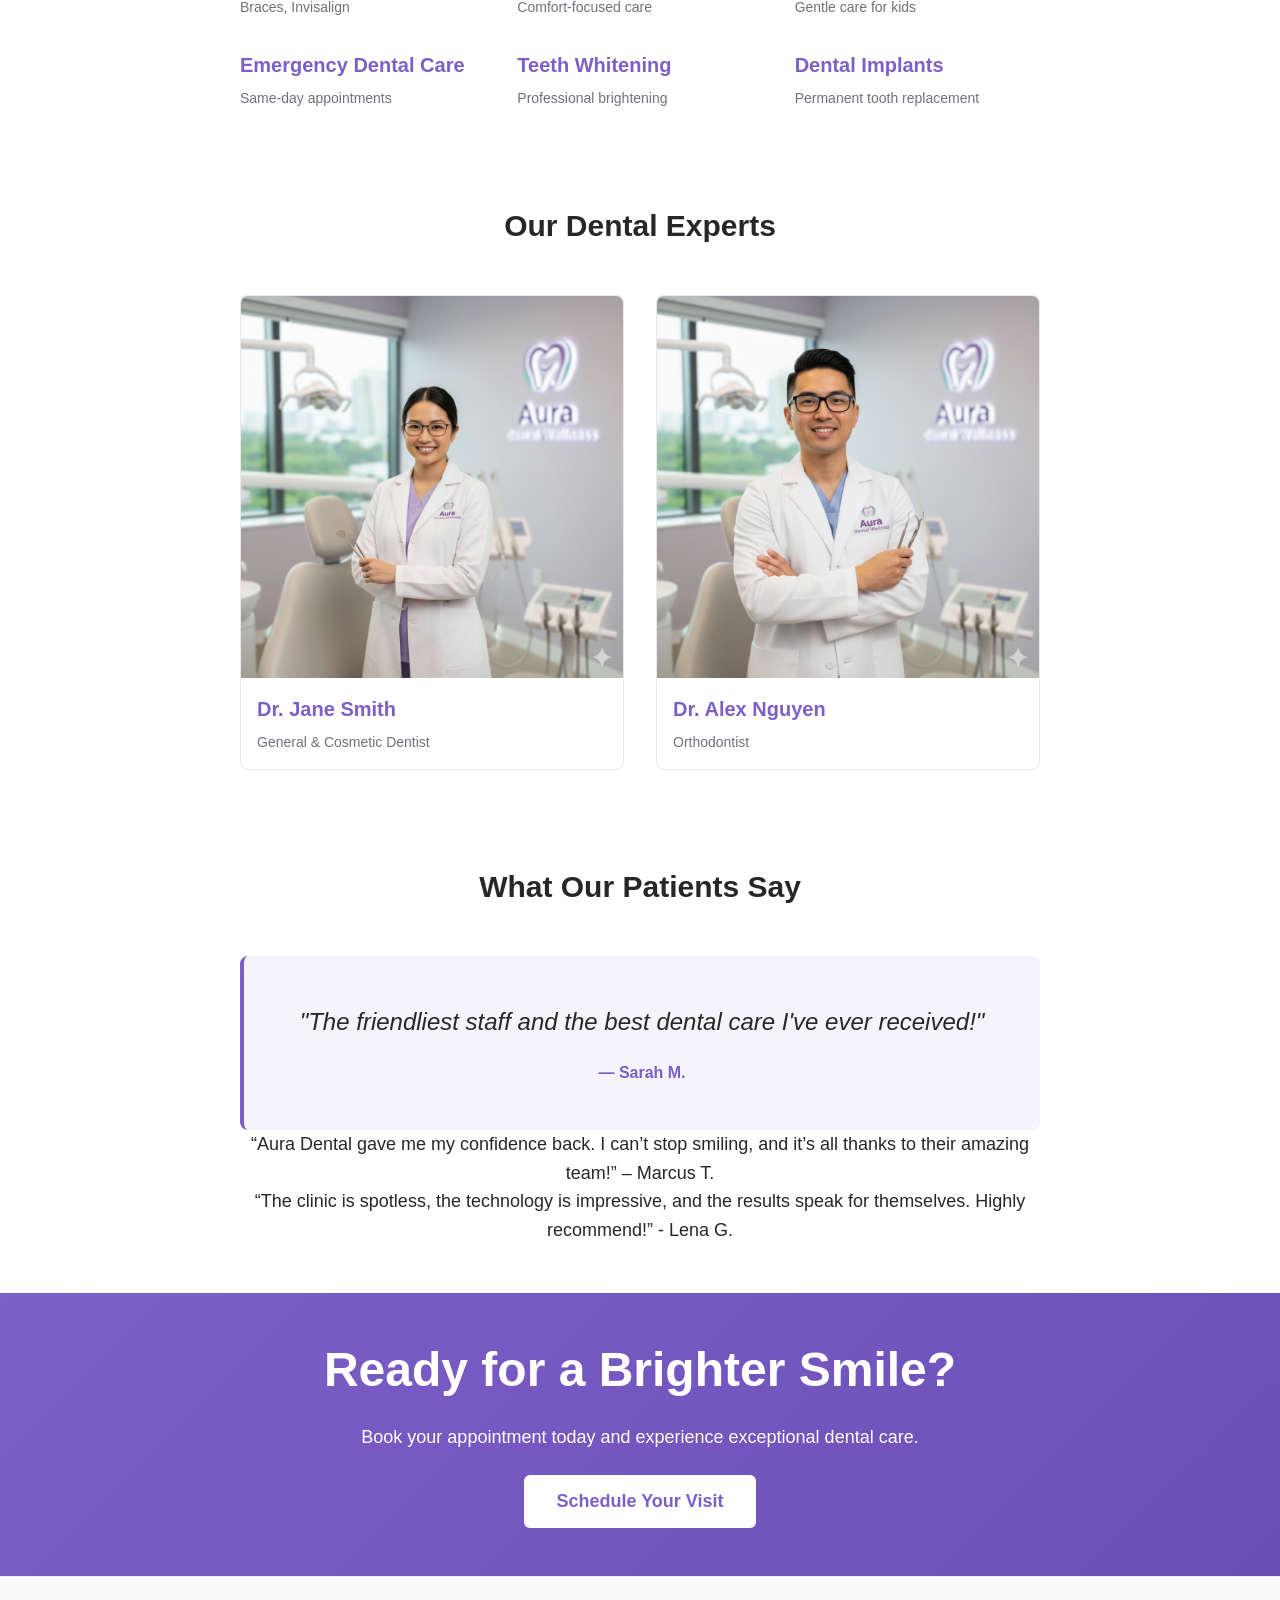
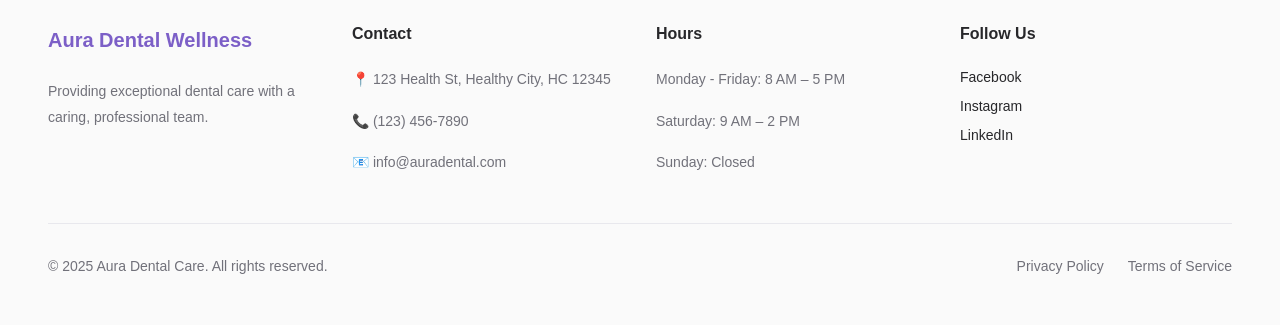
==== commit 2fd8867d: "Merge branch 'main' of https://github.com/wozhendeai/bcs377-hackathon" ====
--- a/index.html
+++ b/index.html
@@ -129,6 +129,12 @@
                 <p class="quote-text">"The friendliest staff and the best dental care I've ever received!"</p>
                 <cite class="quote-author">Sarah M.</cite>
             </blockquote>
+            <blockquote class="body-lg">
+               “Aura Dental gave me my confidence back. I can’t stop smiling, and it’s all thanks to their amazing team!” – Marcus T.
+            </blockquote>
+            <blockquote class="body-lg">
+                “The clinic is spotless, the technology is impressive, and the results speak for themselves. Highly recommend!” - Lena G.
+            </blockquote>
         </div>
     </section>
 
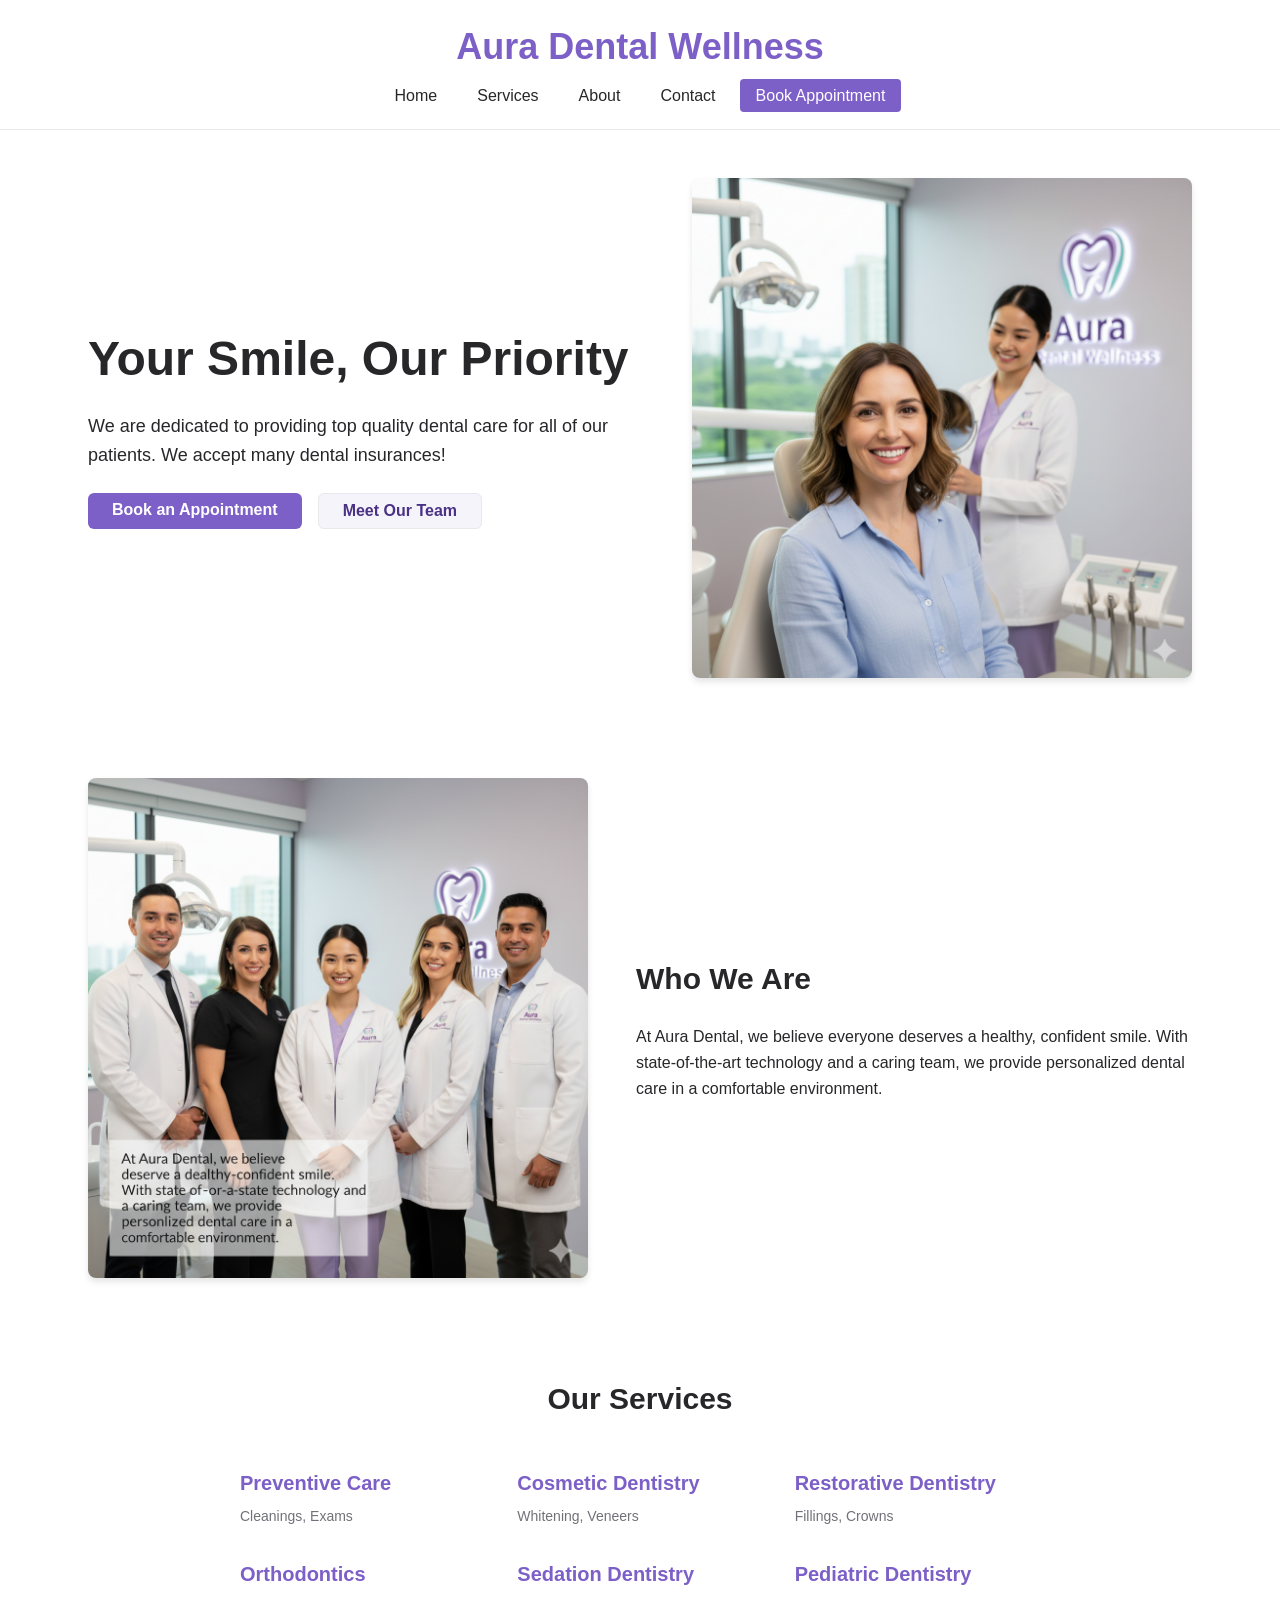
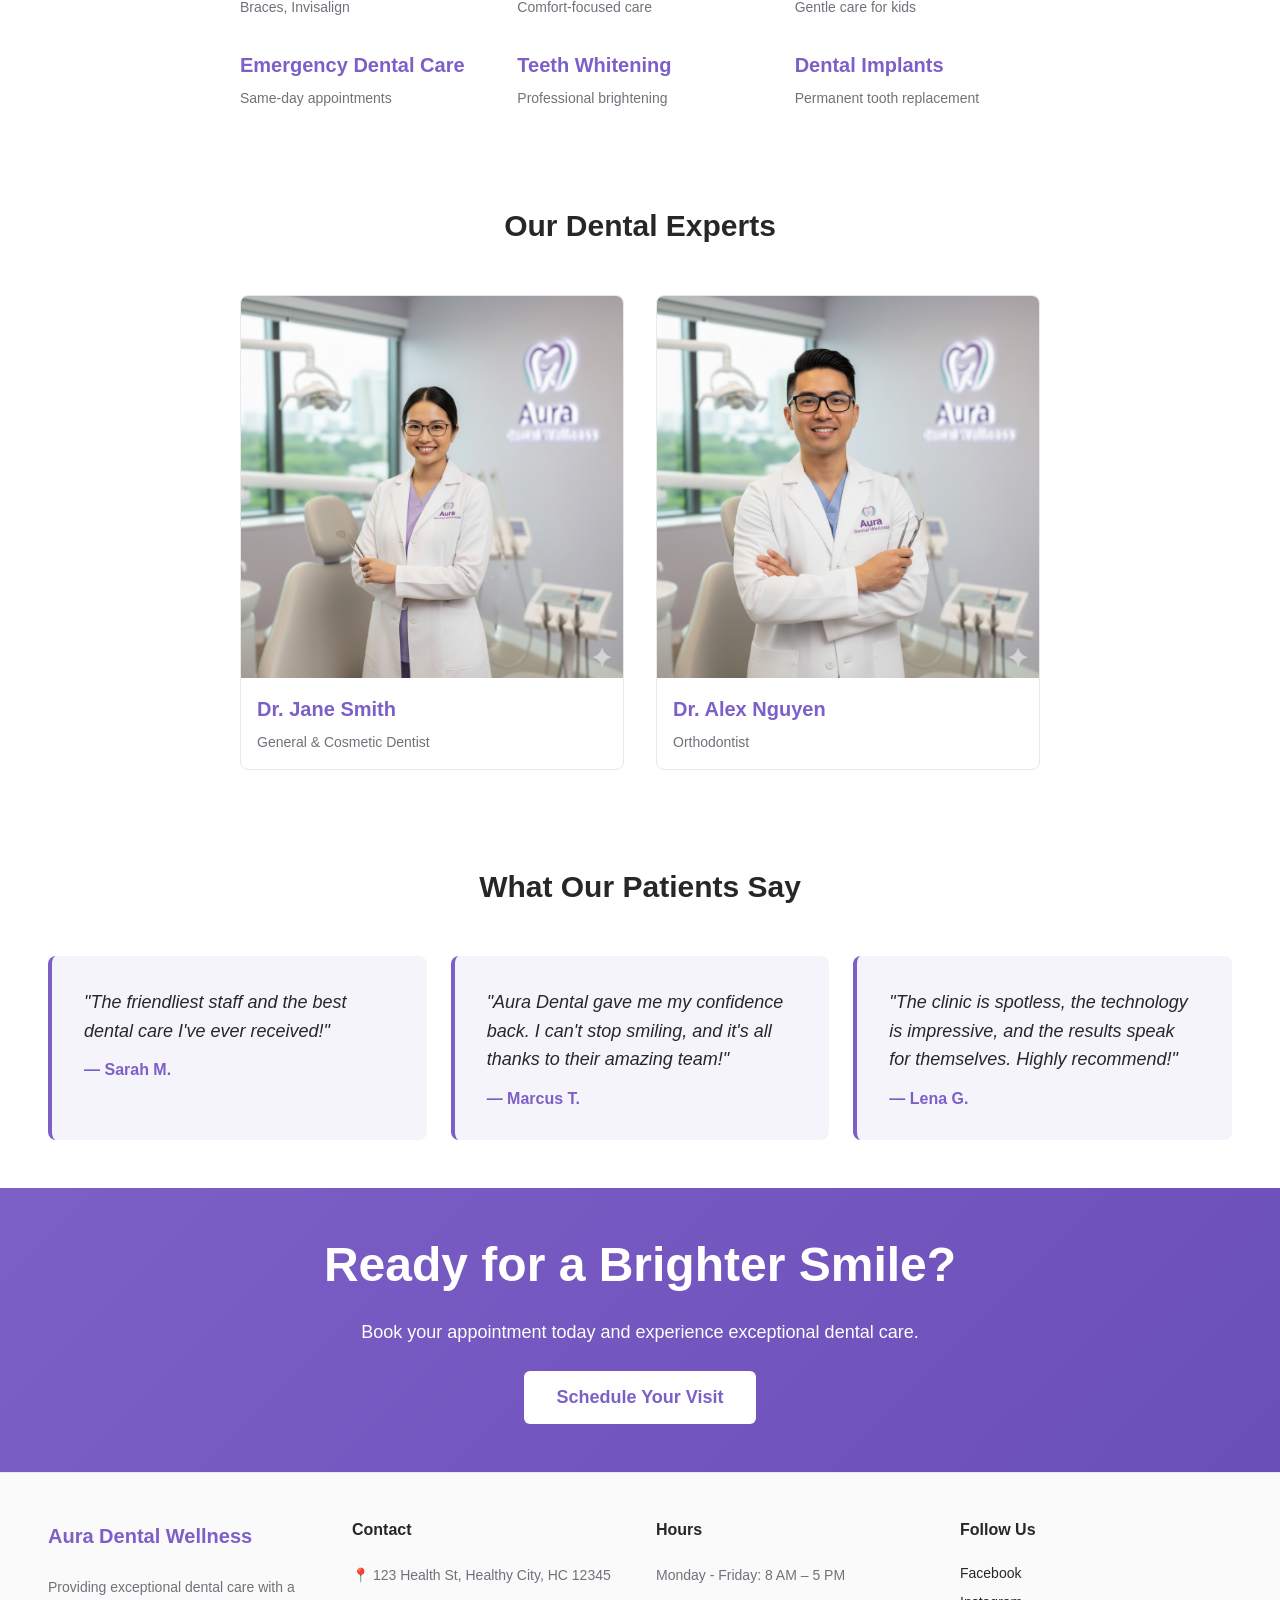
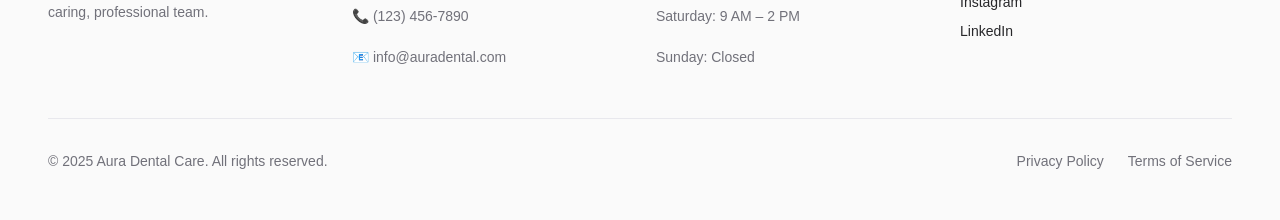
==== commit b896e129: "update testimonials" ====
--- a/index.html
+++ b/index.html
@@ -125,16 +125,20 @@
     <section class="testimonials p-12 bg-background">
         <div class="testimonials-container">
             <h2 class="heading-2">What Our Patients Say</h2>
-            <blockquote class="testimonial-quote">
-                <p class="quote-text">"The friendliest staff and the best dental care I've ever received!"</p>
-                <cite class="quote-author">Sarah M.</cite>
-            </blockquote>
-            <blockquote class="body-lg">
-               “Aura Dental gave me my confidence back. I can’t stop smiling, and it’s all thanks to their amazing team!” – Marcus T.
-            </blockquote>
-            <blockquote class="body-lg">
-                “The clinic is spotless, the technology is impressive, and the results speak for themselves. Highly recommend!” - Lena G.
-            </blockquote>
+            <div class="testimonials-grid">
+                <blockquote class="testimonial-quote">
+                    <p class="quote-text">"The friendliest staff and the best dental care I've ever received!"</p>
+                    <cite class="quote-author">Sarah M.</cite>
+                </blockquote>
+                <blockquote class="testimonial-quote">
+                    <p class="quote-text">"Aura Dental gave me my confidence back. I can't stop smiling, and it's all thanks to their amazing team!"</p>
+                    <cite class="quote-author">Marcus T.</cite>
+                </blockquote>
+                <blockquote class="testimonial-quote">
+                    <p class="quote-text">"The clinic is spotless, the technology is impressive, and the results speak for themselves. Highly recommend!"</p>
+                    <cite class="quote-author">Lena G.</cite>
+                </blockquote>
+            </div>
         </div>
     </section>
 
--- a/styles.css
+++ b/styles.css
@@ -384,7 +384,7 @@
 
 /* Testimonials Component */
 .testimonials-container {
-    max-width: 800px;
+    max-width: 1200px;
     margin: 0 auto;
     text-align: center;
 }
@@ -393,19 +393,26 @@
     margin-bottom: var(--space-12);
 }
 
+.testimonials-grid {
+    display: grid;
+    grid-template-columns: repeat(3, 1fr);
+    gap: var(--space-6);
+}
+
 .testimonial-quote {
     background: var(--color-secondary);
-    padding: var(--space-12);
+    padding: var(--space-8);
     border-radius: 0.5rem;
     border-left: 4px solid var(--color-primary);
+    text-align: left;
 }
 
 .quote-text {
-    font-size: var(--font-size-h3);
-    line-height: 1.5;
+    font-size: var(--font-size-lg);
+    line-height: 1.6;
     color: var(--color-foreground);
     font-style: italic;
-    margin-bottom: var(--space-6);
+    margin-bottom: var(--space-4);
 }
 
 .quote-author {
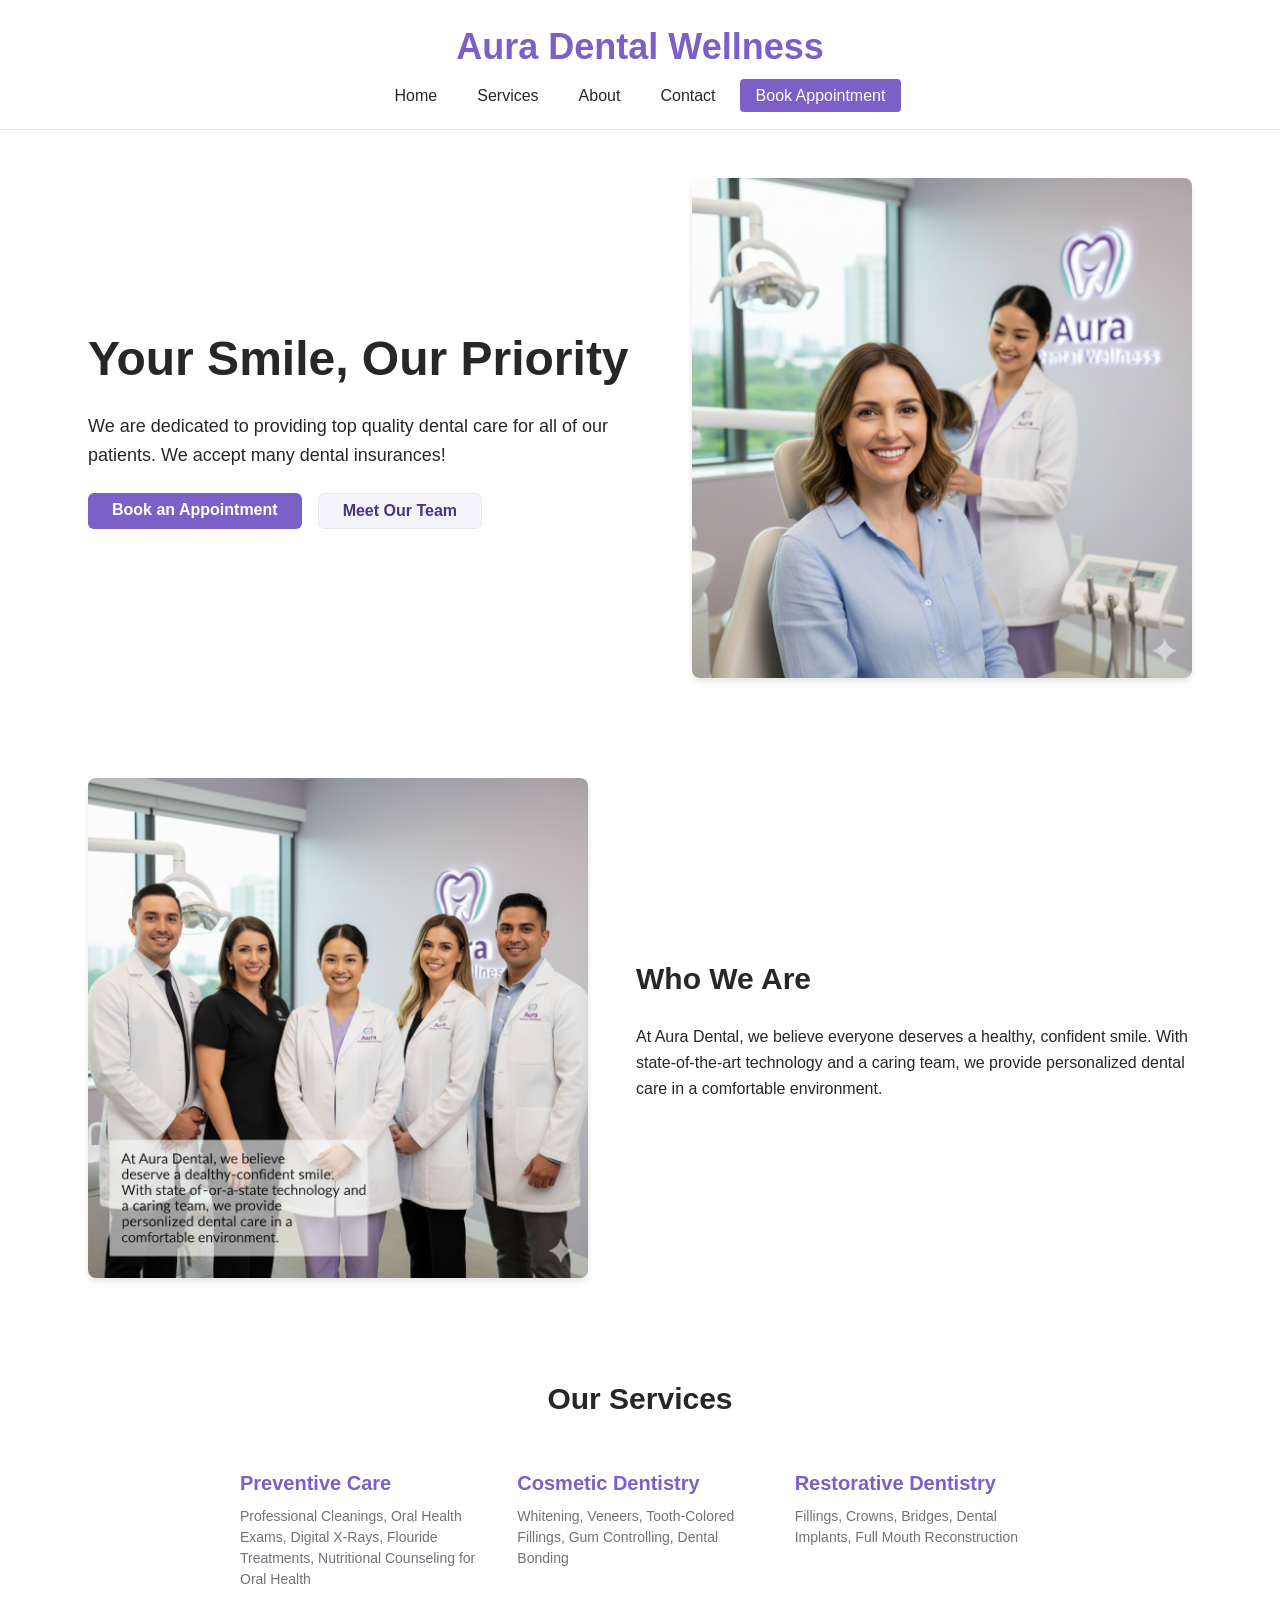
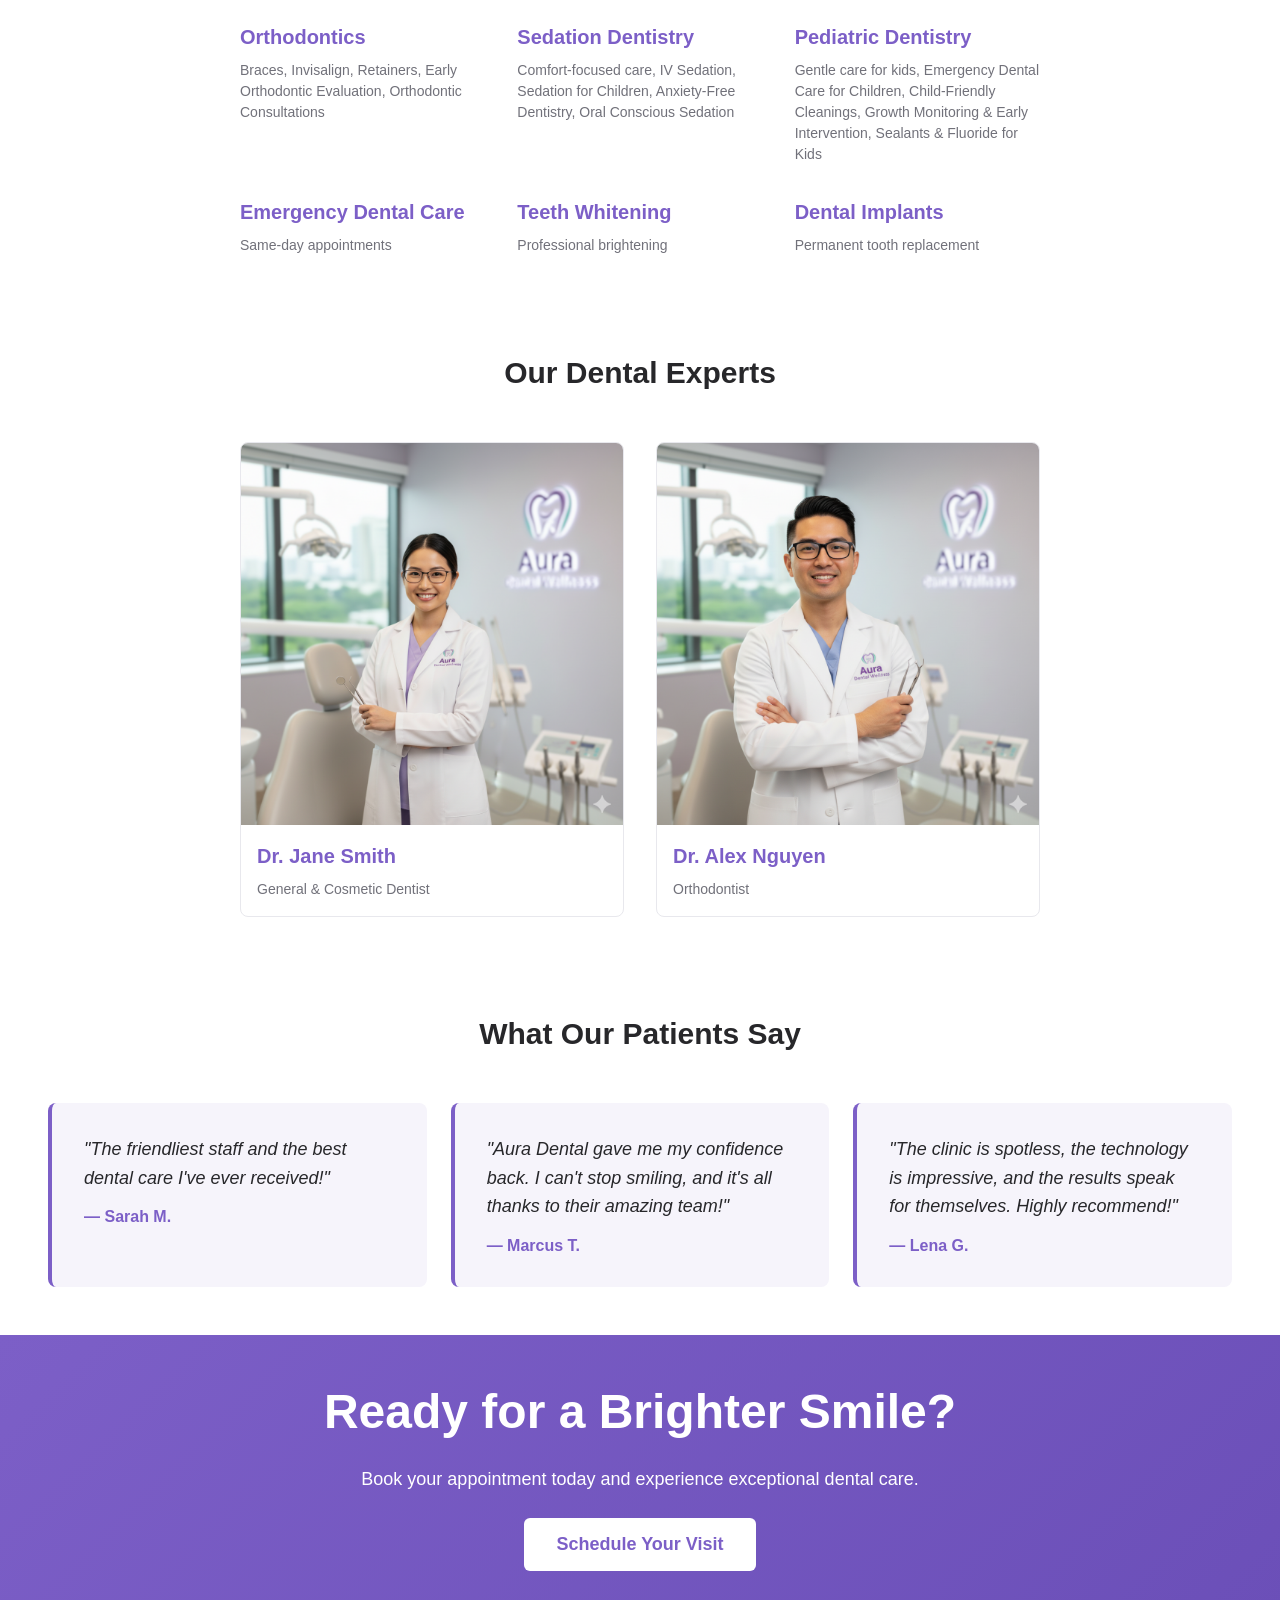
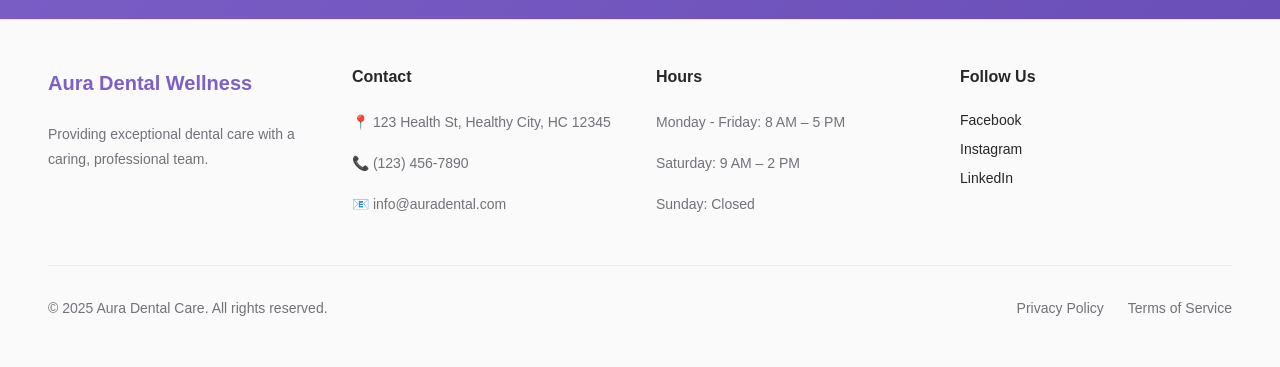
==== commit 107a0f83: "Update index.html Extra Options on Services Sections" ====
--- a/index.html
+++ b/index.html
@@ -56,27 +56,27 @@
             <div class="services-list">
                 <div class="service-item">
                     <h3 class="heading-4">Preventive Care</h3>
-                    <p class="body-sm text-muted-foreground">Cleanings, Exams</p>
+                    <p class="body-sm text-muted-foreground">Professional Cleanings, Oral Health Exams, Digital X-Rays, Flouride Treatments, Nutritional Counseling for Oral Health </p>
                 </div>
                 <div class="service-item">
                     <h3 class="heading-4">Cosmetic Dentistry</h3>
-                    <p class="body-sm text-muted-foreground">Whitening, Veneers</p>
+                    <p class="body-sm text-muted-foreground">Whitening, Veneers, Tooth-Colored Fillings, Gum Controlling, Dental Bonding</p>
                 </div>
                 <div class="service-item">
                     <h3 class="heading-4">Restorative Dentistry</h3>
-                    <p class="body-sm text-muted-foreground">Fillings, Crowns</p>
+                    <p class="body-sm text-muted-foreground">Fillings, Crowns, Bridges, Dental Implants, Full Mouth Reconstruction</p>
                 </div>
                 <div class="service-item">
                     <h3 class="heading-4">Orthodontics</h3>
-                    <p class="body-sm text-muted-foreground">Braces, Invisalign</p>
+                    <p class="body-sm text-muted-foreground">Braces, Invisalign, Retainers, Early Orthodontic Evaluation, Orthodontic Consultations</p>
                 </div>
                 <div class="service-item">
                     <h3 class="heading-4">Sedation Dentistry</h3>
-                    <p class="body-sm text-muted-foreground">Comfort-focused care</p>
+                    <p class="body-sm text-muted-foreground">Comfort-focused care, IV Sedation, Sedation for Children, Anxiety-Free Dentistry, Oral Conscious Sedation</p>
                 </div>
                 <div class="service-item">
                     <h3 class="heading-4">Pediatric Dentistry</h3>
-                    <p class="body-sm text-muted-foreground">Gentle care for kids</p>
+                    <p class="body-sm text-muted-foreground">Gentle care for kids, Emergency Dental Care for Children, Child-Friendly Cleanings, Growth Monitoring & Early Intervention, Sealants & Fluoride for Kids</p>
                 </div>
                 <div class="service-item">
                     <h3 class="heading-4">Emergency Dental Care</h3>
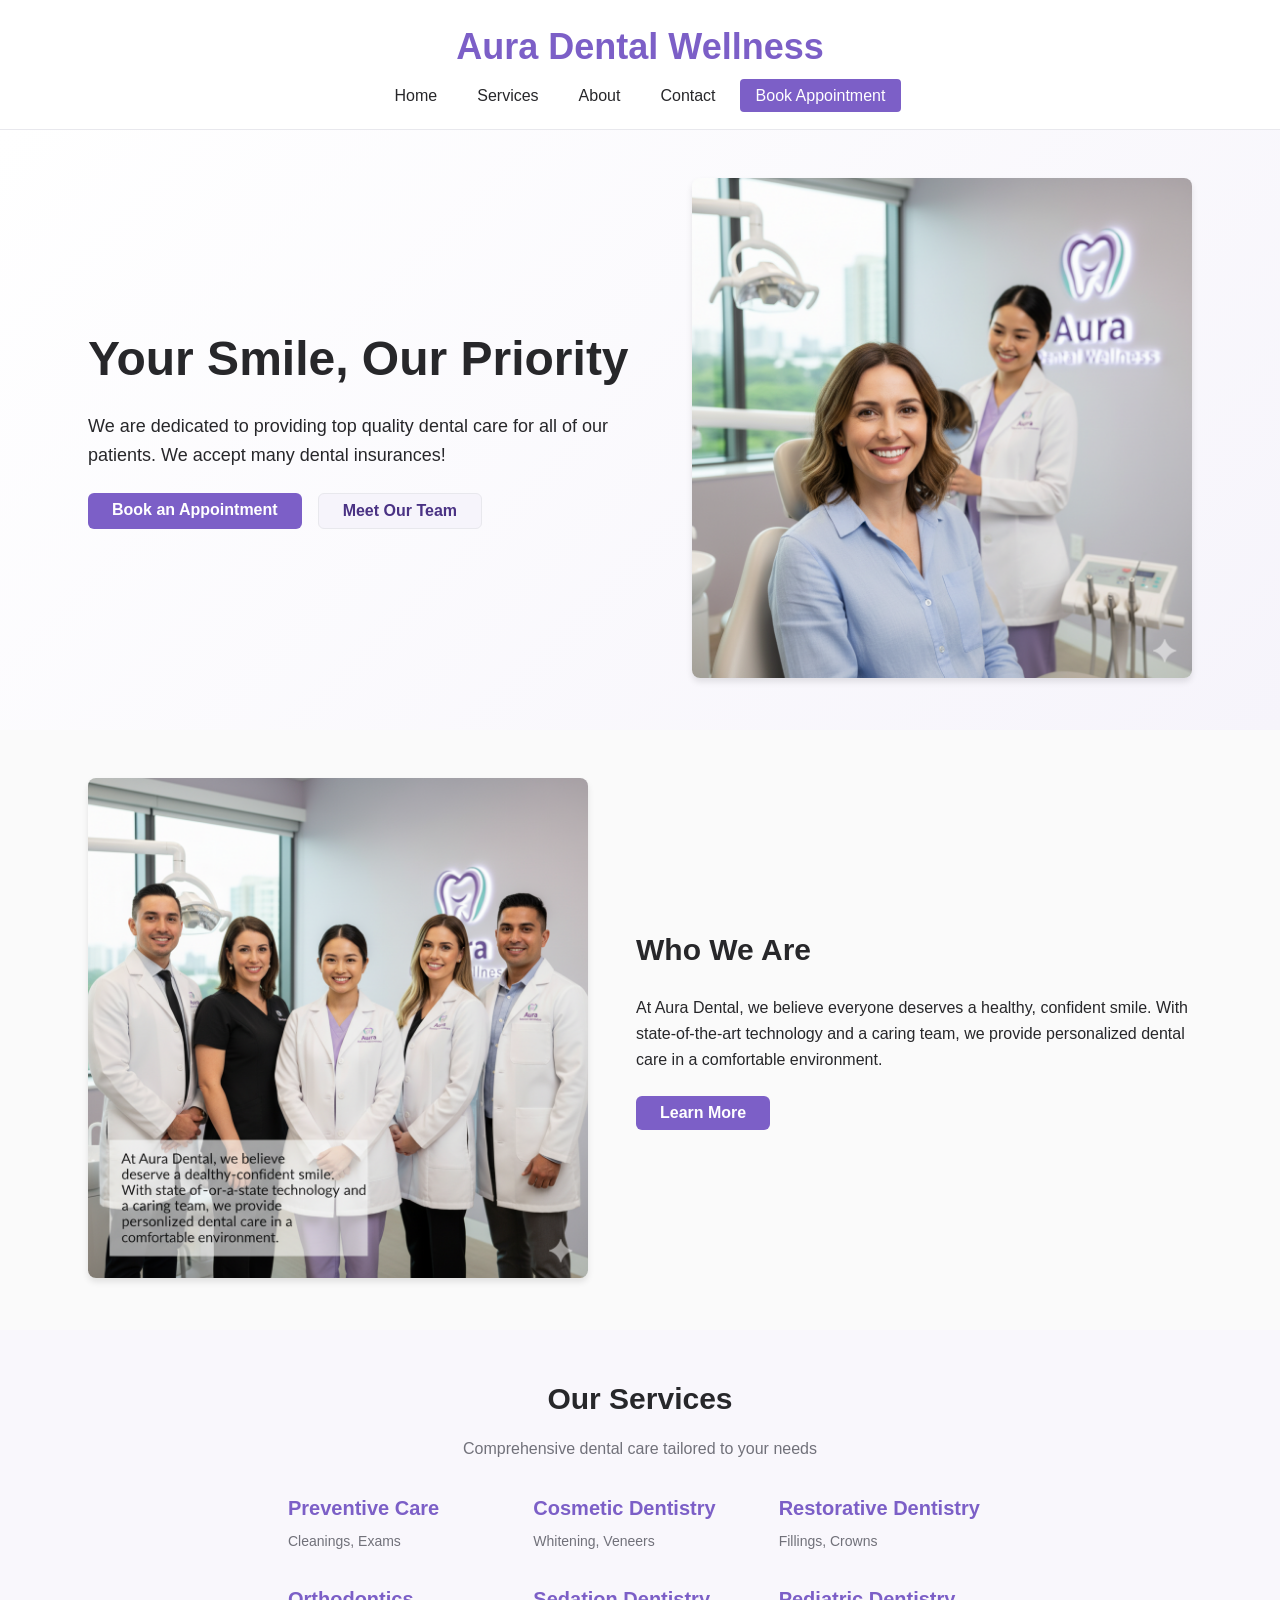
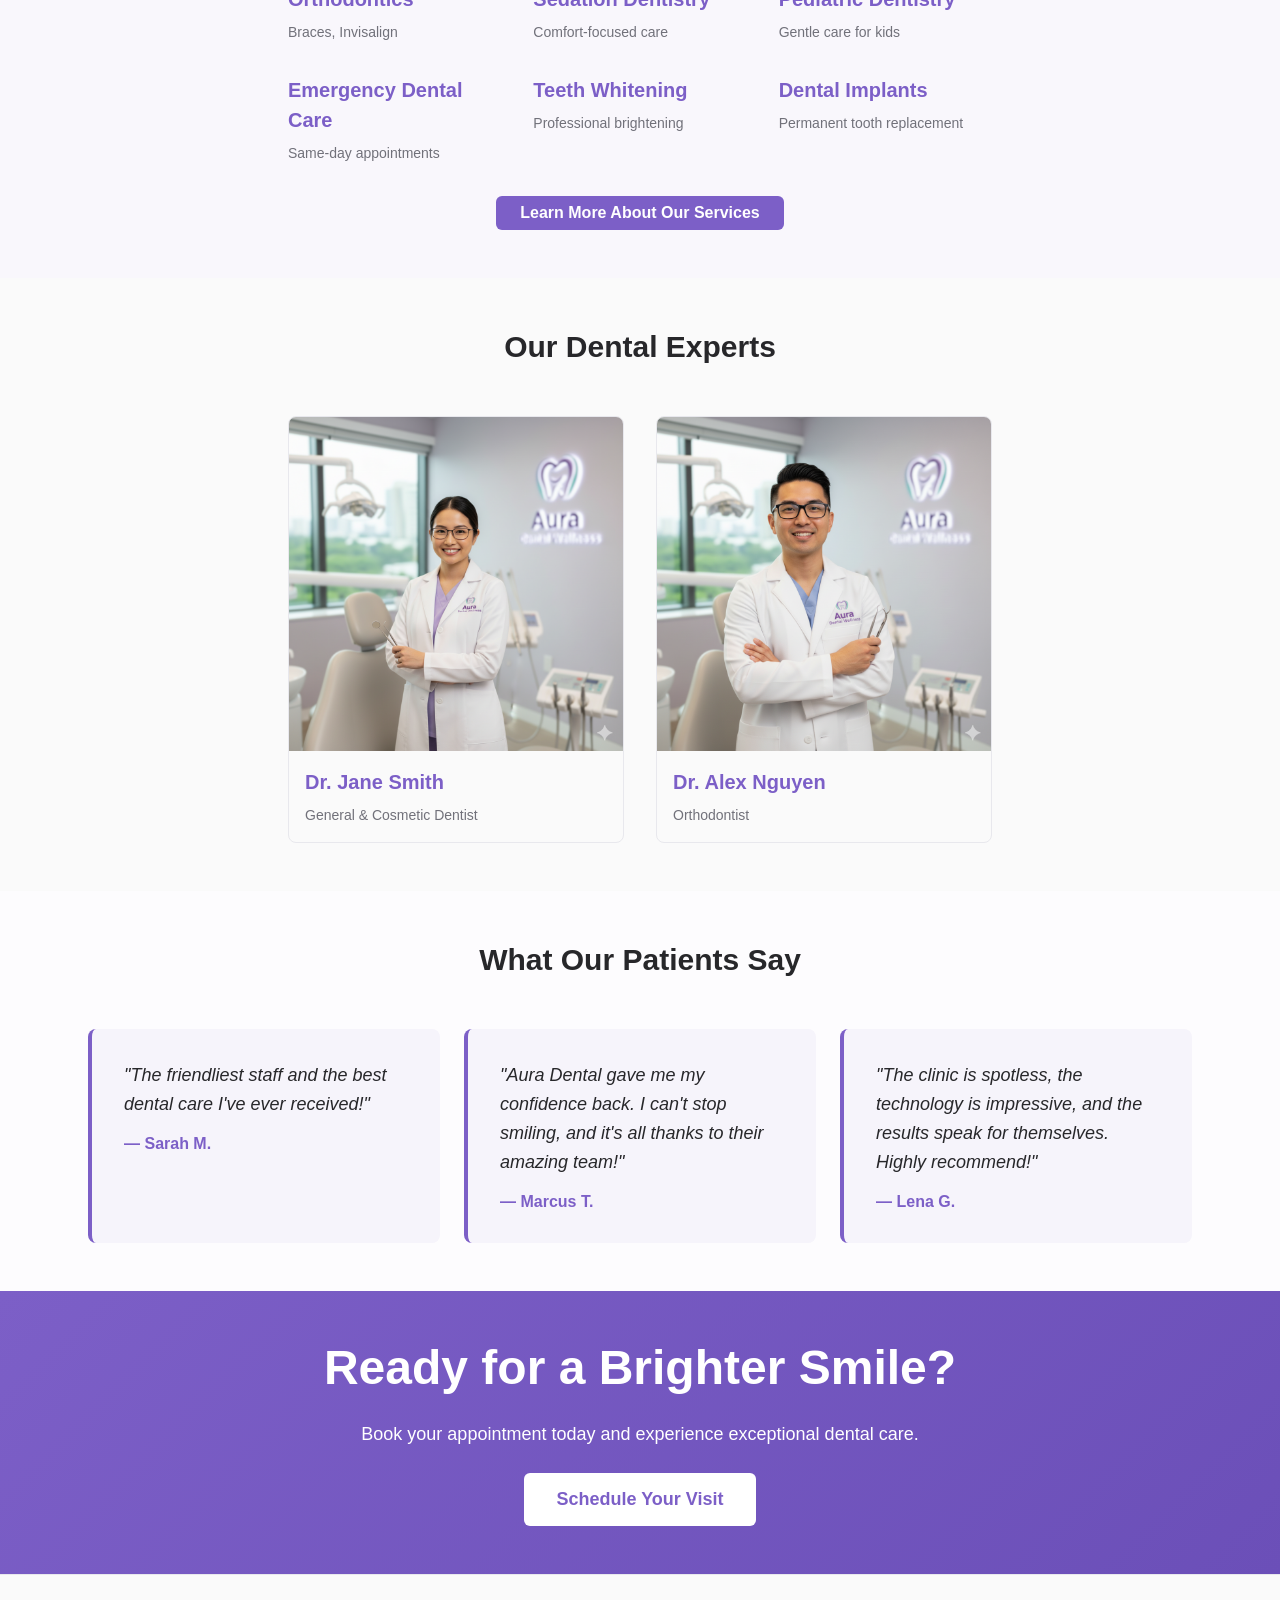
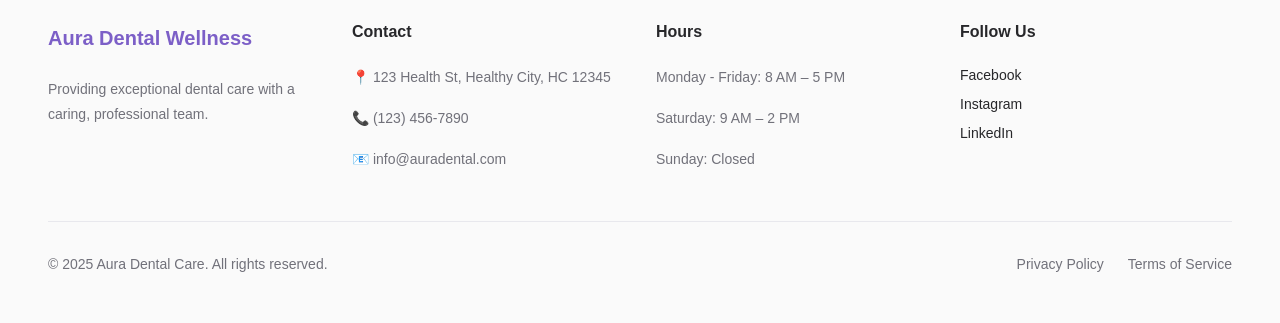
==== commit eae3289f: "refactor: css structure Co-Authored-By: Dylan Mejia 157429754+Dylan-Mejia@users.noreply.github.com" ====
--- a/index.html
+++ b/index.html
@@ -2,8 +2,10 @@
 <html lang="en">
 <head>
     <meta charset="UTF-8">
-    <link rel="stylesheet" href="styles.css">
     <meta name="viewport" content="width=device-width, initial-scale=1.0">
+    <link rel="stylesheet" href="styles/design-system.css">
+    <link rel="stylesheet" href="styles/components.css">
+    <link rel="stylesheet" href="styles/responsive.css">
     <title>Aura Dental Wellness</title>
 </head>
 <body>
@@ -24,59 +26,67 @@
     </navbar>
 
     <!-- Hero Section -->
-    <section class="hero p-12 bg-background">
-        <div class="hero-content">
-            <h2 class="heading-hero">Your Smile, Our Priority</h2>
-            <p class="body-lg">We are dedicated to providing top quality dental care for all of our patients. We accept many dental insurances!</p>
-            <div class="hero-buttons">
-                <a href="#" class="btn-primary">Book an Appointment</a>
-                <a href="#" class="btn-secondary">Meet Our Team</a>
-            </div>
-        </div>
-        <div class="hero-image">
-            <img src="images/patient_smiling.png" alt="Smiling patient at dental clinic">
+    <section class="bg-gradient-hero">
+        <div class="hero">
+            <div class="hero-content">
+                <h2 class="heading-hero">Your Smile, Our Priority</h2>
+                <p class="body-lg">We are dedicated to providing top quality dental care for all of our patients. We accept many dental insurances!</p>
+                <div class="hero-buttons">
+                    <a href="#" class="btn-primary">Book an Appointment</a>
+                    <a href="#" class="btn-secondary">Meet Our Team</a>
+                </div>
+            </div>
+            <div class="hero-image">
+                <img src="images/patient_smiling.png" alt="Smiling patient at dental clinic">
+            </div>
         </div>
     </section>
 
     <!-- About Section -->
-    <section class="about p-12 bg-background">
-        <div class="about-image">
-            <img src="images/aura_team.png" alt="Aura Dental team">
-        </div>
-        <div class="about-content">
-            <h2 class="heading-2">Who We Are</h2>
-            <p class="body-base">At Aura Dental, we believe everyone deserves a healthy, confident smile. With state-of-the-art technology and a caring team, we provide personalized dental care in a comfortable environment.</p>
+    <section class="bg-background-muted">
+        <div class="about">
+            <div class="about-image">
+                <img src="images/aura_team.png" alt="Aura Dental team">
+            </div>
+            <div class="about-content">
+                <h2 class="heading-2">Who We Are</h2>
+                <p class="body-base">At Aura Dental, we believe everyone deserves a healthy, confident smile. With state-of-the-art technology and a caring team, we provide personalized dental care in a comfortable environment.</p>
+                <div>
+                    <a href="#" class="btn-primary">Learn More</a>
+                </div>
+            </div>
         </div>
     </section>
 
     <!-- Services Section -->
-    <section class="services p-12 bg-background">
+    <section class="bg-background-subtle">
         <div class="services-container">
             <h2 class="heading-2">Our Services</h2>
+            <p class="body-base services-intro">Comprehensive dental care tailored to your needs</p>
             <div class="services-list">
                 <div class="service-item">
                     <h3 class="heading-4">Preventive Care</h3>
-                    <p class="body-sm text-muted-foreground">Professional Cleanings, Oral Health Exams, Digital X-Rays, Flouride Treatments, Nutritional Counseling for Oral Health </p>
+                    <p class="body-sm text-muted-foreground">Cleanings, Exams</p>
                 </div>
                 <div class="service-item">
                     <h3 class="heading-4">Cosmetic Dentistry</h3>
-                    <p class="body-sm text-muted-foreground">Whitening, Veneers, Tooth-Colored Fillings, Gum Controlling, Dental Bonding</p>
+                    <p class="body-sm text-muted-foreground">Whitening, Veneers</p>
                 </div>
                 <div class="service-item">
                     <h3 class="heading-4">Restorative Dentistry</h3>
-                    <p class="body-sm text-muted-foreground">Fillings, Crowns, Bridges, Dental Implants, Full Mouth Reconstruction</p>
+                    <p class="body-sm text-muted-foreground">Fillings, Crowns</p>
                 </div>
                 <div class="service-item">
                     <h3 class="heading-4">Orthodontics</h3>
-                    <p class="body-sm text-muted-foreground">Braces, Invisalign, Retainers, Early Orthodontic Evaluation, Orthodontic Consultations</p>
+                    <p class="body-sm text-muted-foreground">Braces, Invisalign</p>
                 </div>
                 <div class="service-item">
                     <h3 class="heading-4">Sedation Dentistry</h3>
-                    <p class="body-sm text-muted-foreground">Comfort-focused care, IV Sedation, Sedation for Children, Anxiety-Free Dentistry, Oral Conscious Sedation</p>
+                    <p class="body-sm text-muted-foreground">Comfort-focused care</p>
                 </div>
                 <div class="service-item">
                     <h3 class="heading-4">Pediatric Dentistry</h3>
-                    <p class="body-sm text-muted-foreground">Gentle care for kids, Emergency Dental Care for Children, Child-Friendly Cleanings, Growth Monitoring & Early Intervention, Sealants & Fluoride for Kids</p>
+                    <p class="body-sm text-muted-foreground">Gentle care for kids</p>
                 </div>
                 <div class="service-item">
                     <h3 class="heading-4">Emergency Dental Care</h3>
@@ -91,11 +101,14 @@
                     <p class="body-sm text-muted-foreground">Permanent tooth replacement</p>
                 </div>
             </div>
+            <div class="services-cta">
+                <a href="#" class="btn-primary">Learn More About Our Services</a>
+            </div>
         </div>
     </section>
 
     <!-- Team Section -->
-    <section class="team p-12 bg-background">
+    <section class="bg-background-muted">
         <div class="team-container">
             <h2 class="heading-2">Our Dental Experts</h2>
             <div class="team-grid">
@@ -122,7 +135,7 @@
     </section>
 
     <!-- Testimonials Section -->
-    <section class="testimonials p-12 bg-background">
+    <section class="bg-background-light">
         <div class="testimonials-container">
             <h2 class="heading-2">What Our Patients Say</h2>
             <div class="testimonials-grid">
@@ -143,7 +156,7 @@
     </section>
 
     <!-- Call to Action -->
-    <section class="cta p-12 bg-background">
+    <section class="cta">
         <div class="cta-container">
             <h2 class="heading-hero">Ready for a Brighter Smile?</h2>
             <p class="body-lg">Book your appointment today and experience exceptional dental care.</p>
@@ -152,7 +165,7 @@
     </section>
 
     <!-- Footer -->
-    <footer class="footer p-12">
+    <footer class="footer">
         <div class="footer-content">
             <div class="footer-section">
                 <h3 class="heading-4">Aura Dental Wellness</h3>
--- a/styles/design-system.css
+++ b/styles/design-system.css
@@ -0,0 +1,125 @@
+/* ==========================================================================
+   DESIGN SYSTEM
+   Core variables, reset, and utility classes
+   ========================================================================== */
+
+/* Design Tokens */
+:root {
+    /* Spacing Scale */
+    --space-2: 0.5rem;   /* 8px */
+    --space-4: 1rem;     /* 16px */
+    --space-6: 1.5rem;   /* 24px */
+    --space-8: 2rem;     /* 32px */
+    --space-12: 3rem;    /* 48px */
+
+    /* Typography Scale */
+    --font-size-caption: 0.75rem;   /* 12px */
+    --font-size-sm: 0.875rem;       /* 14px */
+    --font-size-base: 1rem;         /* 16px */
+    --font-size-lg: 1.125rem;       /* 18px */
+    --font-size-h4: 1.25rem;        /* 20px */
+    --font-size-h3: 1.5rem;         /* 24px */
+    --font-size-h2: 1.875rem;       /* 30px */
+    --font-size-h1: 2.25rem;        /* 36px */
+    --font-size-hero: 3rem;         /* 48px */
+
+    /* Color Palette */
+    --color-background: #ffffff;
+    --color-foreground: #27272a;
+    --color-background-light: #fdfcfe;
+    --color-background-subtle: #f9f7fc;
+    --color-background-muted: #fafafa;
+
+    /* Gradients */
+    --gradient-hero: linear-gradient(135deg, #ffffff 0%, #f6f4fb 100%);
+    --gradient-accent: linear-gradient(135deg, var(--color-primary) 0%, var(--color-brand) 100%);
+
+    /* Semantic Colors */
+    --color-primary: #7c5fc7;
+    --color-primary-foreground: #ffffff;
+    --color-secondary: #f6f4fb;
+    --color-secondary-foreground: #4a3284;
+    --color-muted: #fafafa;
+    --color-muted-foreground: #71717a;
+    --color-accent: #2bb4c8;
+    --color-accent-foreground: #ffffff;
+    --color-brand: #6b4fb8;
+    --color-brand-foreground: #ffffff;
+    --color-success: #22c55e;
+    --color-success-foreground: #ffffff;
+    --color-card: #ffffff;
+    --color-card-foreground: #27272a;
+    --color-border: #e8e8ed;
+    --color-ring: #7c5fc7;
+}
+
+/* Reset */
+* {
+    margin: 0;
+    padding: 0;
+    box-sizing: border-box;
+}
+
+body {
+    font-family: -apple-system, BlinkMacSystemFont, 'Segoe UI', sans-serif;
+    color: var(--color-foreground);
+    background: var(--color-background);
+}
+
+/* Typography Utilities */
+.heading-hero {
+    font-size: var(--font-size-hero);
+    font-weight: 700;
+    line-height: 1.2;
+}
+
+.heading-1 {
+    font-size: var(--font-size-h1);
+    font-weight: 700;
+    line-height: 1.3;
+}
+
+.heading-2 {
+    font-size: var(--font-size-h2);
+    font-weight: 600;
+    line-height: 1.4;
+}
+
+.heading-3 {
+    font-size: var(--font-size-h3);
+    font-weight: 600;
+    line-height: 1.4;
+}
+
+.heading-4 {
+    font-size: var(--font-size-h4);
+    font-weight: 600;
+    line-height: 1.5;
+}
+
+.body-lg {
+    font-size: var(--font-size-lg);
+    line-height: 1.6;
+}
+
+.body-base {
+    font-size: var(--font-size-base);
+    line-height: 1.6;
+}
+
+.body-sm {
+    font-size: var(--font-size-sm);
+    line-height: 1.5;
+    color: var(--color-muted-foreground);
+}
+
+/* Background Utilities */
+.bg-background { background-color: var(--color-background); }
+.bg-background-light { background-color: var(--color-background-light); }
+.bg-background-subtle { background-color: var(--color-background-subtle); }
+.bg-background-muted { background-color: var(--color-background-muted); }
+.bg-gradient-hero { background: var(--gradient-hero); }
+
+/* Text Utilities */
+.text-foreground { color: var(--color-foreground); }
+.text-muted-foreground { color: var(--color-muted-foreground); }
--- a/styles/components.css
+++ b/styles/components.css
@@ -0,0 +1,431 @@
+/* ==========================================================================
+   COMPONENTS
+   Desktop-first component styles with modern CSS nesting
+   ========================================================================== */
+
+/* Buttons */
+.btn-primary {
+    display: inline-block;
+    padding: var(--space-2) var(--space-6);
+    background: var(--color-primary);
+    color: var(--color-primary-foreground);
+    font-size: var(--font-size-base);
+    font-weight: 600;
+    text-decoration: none;
+    border-radius: 0.375rem;
+    border: none;
+    cursor: pointer;
+    transition: background 0.2s;
+
+    &:hover {
+        background: var(--color-brand);
+    }
+
+    &:focus {
+        outline: 2px solid var(--color-ring);
+        outline-offset: 2px;
+    }
+}
+
+.btn-secondary {
+    display: inline-block;
+    padding: var(--space-2) var(--space-6);
+    background: var(--color-secondary);
+    color: var(--color-secondary-foreground);
+    font-size: var(--font-size-base);
+    font-weight: 600;
+    text-decoration: none;
+    border-radius: 0.375rem;
+    border: 1px solid var(--color-border);
+    cursor: pointer;
+    transition: background 0.2s, border-color 0.2s;
+
+    &:hover {
+        background: #ebe7f5;
+        border-color: var(--color-primary);
+    }
+
+    &:focus {
+        outline: 2px solid var(--color-ring);
+        outline-offset: 2px;
+    }
+}
+
+/* Navbar */
+navbar {
+    background: var(--color-background);
+    border-bottom: 1px solid var(--color-border);
+    box-shadow: 0 1px 3px rgba(0, 0, 0, 0.05);
+    padding: var(--space-6) var(--space-4);
+    display: flex;
+    flex-direction: column;
+    align-items: center;
+    gap: var(--space-4);
+
+    .navbar-brand {
+        text-align: center;
+
+        h1 {
+            font-size: var(--font-size-h1);
+            color: var(--color-primary);
+            margin: 0;
+        }
+    }
+
+    .navbar-nav {
+        width: 100%;
+        display: flex;
+        justify-content: center;
+
+        ul {
+            display: flex;
+            list-style: none;
+            gap: var(--space-2);
+            margin: 0;
+            padding: 0;
+        }
+
+        a {
+            color: var(--color-foreground);
+            text-decoration: none;
+            padding: var(--space-2) var(--space-4);
+            border-radius: 0.25rem;
+            transition: background 0.2s;
+            font-size: var(--font-size-base);
+
+            &:hover {
+                background: var(--color-secondary);
+            }
+
+            &.btn {
+                background: var(--color-primary);
+                color: var(--color-primary-foreground);
+
+                &:hover {
+                    background: var(--color-brand);
+                }
+            }
+        }
+    }
+}
+
+/* Hero Section */
+.hero {
+    display: flex;
+    flex-direction: row;
+    align-items: center;
+    gap: var(--space-12);
+    max-width: 1200px;
+    margin: 0 auto;
+    padding: var(--space-12);
+
+    .hero-content {
+        flex: 1;
+        display: flex;
+        flex-direction: column;
+        gap: var(--space-6);
+
+        p {
+            font-size: var(--font-size-lg);
+        }
+    }
+
+    .hero-buttons {
+        display: flex;
+        gap: var(--space-4);
+        flex-wrap: wrap;
+    }
+
+    .hero-image {
+        flex: 1;
+        max-width: 500px;
+
+        img {
+            width: 100%;
+            height: auto;
+            border-radius: 0.5rem;
+            box-shadow: 0 4px 6px rgba(0, 0, 0, 0.1);
+        }
+    }
+}
+
+/* About Section */
+.about {
+    display: flex;
+    flex-direction: row;
+    align-items: center;
+    gap: var(--space-12);
+    max-width: 1200px;
+    margin: 0 auto;
+    padding: var(--space-12);
+
+    .about-image {
+        flex: 1;
+        max-width: 500px;
+
+        img {
+            width: 100%;
+            height: auto;
+            border-radius: 0.5rem;
+            box-shadow: 0 4px 6px rgba(0, 0, 0, 0.1);
+        }
+    }
+
+    .about-content {
+        flex: 1;
+        display: flex;
+        flex-direction: column;
+        gap: var(--space-6);
+    }
+}
+
+/* Services Section */
+.services-container {
+    max-width: 800px;
+    margin: 0 auto;
+    padding: var(--space-12);
+
+    h2 {
+        text-align: center;
+        margin-bottom: var(--space-4);
+    }
+
+    .services-intro {
+        text-align: center;
+        margin-bottom: var(--space-8);
+        color: var(--color-muted-foreground);
+    }
+
+    .services-list {
+        display: grid;
+        grid-template-columns: repeat(3, 1fr);
+        gap: var(--space-8);
+    }
+
+    .service-item {
+        display: flex;
+        flex-direction: column;
+        gap: var(--space-2);
+
+        h3 {
+            color: var(--color-primary);
+        }
+    }
+
+    .services-cta {
+        text-align: center;
+        margin-top: var(--space-8);
+    }
+}
+
+/* Team Section */
+.team-container {
+    max-width: 800px;
+    margin: 0 auto;
+    padding: var(--space-12);
+
+    h2 {
+        text-align: center;
+        margin-bottom: var(--space-12);
+    }
+
+    .team-grid {
+        display: grid;
+        grid-template-columns: repeat(2, 1fr);
+        gap: var(--space-8);
+    }
+
+    .team-card {
+        border: 1px solid var(--color-border);
+        border-radius: 0.5rem;
+        overflow: hidden;
+
+        .team-card-header {
+            width: 100%;
+            aspect-ratio: 1;
+            overflow: hidden;
+
+            img {
+                width: 100%;
+                height: 100%;
+                object-fit: cover;
+            }
+        }
+
+        .team-card-content {
+            padding: var(--space-4);
+            display: flex;
+            flex-direction: column;
+            gap: var(--space-2);
+
+            h3 {
+                color: var(--color-primary);
+            }
+        }
+    }
+}
+
+/* Testimonials Section */
+.testimonials-container {
+    max-width: 1200px;
+    margin: 0 auto;
+    padding: var(--space-12);
+    text-align: center;
+
+    h2 {
+        margin-bottom: var(--space-12);
+    }
+
+    .testimonials-grid {
+        display: grid;
+        grid-template-columns: repeat(3, 1fr);
+        gap: var(--space-6);
+    }
+
+    .testimonial-quote {
+        background: var(--color-secondary);
+        padding: var(--space-8);
+        border-radius: 0.5rem;
+        border-left: 4px solid var(--color-primary);
+        text-align: left;
+
+        .quote-text {
+            font-size: var(--font-size-lg);
+            line-height: 1.6;
+            color: var(--color-foreground);
+            font-style: italic;
+            margin-bottom: var(--space-4);
+        }
+
+        .quote-author {
+            display: block;
+            font-size: var(--font-size-base);
+            color: var(--color-primary);
+            font-weight: 600;
+            font-style: normal;
+
+            &::before {
+                content: "— ";
+            }
+        }
+    }
+}
+
+/* CTA Section */
+/* Using gradient-accent for visual prominence
+   White text meets WCAG AA contrast requirements */
+.cta {
+    background: var(--gradient-accent);
+    padding: var(--space-12);
+
+    .cta-container {
+        max-width: 800px;
+        margin: 0 auto;
+        text-align: center;
+        display: flex;
+        flex-direction: column;
+        align-items: center;
+        gap: var(--space-6);
+
+        h2 {
+            color: var(--color-primary-foreground);
+        }
+
+        p {
+            color: var(--color-primary-foreground);
+            max-width: 600px;
+        }
+
+        .btn-primary {
+            background: var(--color-background);
+            color: var(--color-primary);
+            font-size: var(--font-size-lg);
+            padding: var(--space-4) var(--space-8);
+
+            &:hover {
+                background: var(--color-secondary);
+                color: var(--color-primary);
+            }
+        }
+    }
+}
+
+/* Footer */
+.footer {
+    background: var(--color-muted);
+    border-top: 1px solid var(--color-border);
+    padding: var(--space-12);
+
+    .footer-content {
+        max-width: 1200px;
+        margin: 0 auto;
+        display: grid;
+        grid-template-columns: repeat(4, 1fr);
+        gap: var(--space-8);
+        margin-bottom: var(--space-12);
+    }
+
+    .footer-section {
+        display: flex;
+        flex-direction: column;
+        gap: var(--space-4);
+
+        h3 {
+            color: var(--color-primary);
+            margin-bottom: var(--space-2);
+        }
+
+        p {
+            margin: 0;
+            line-height: 1.8;
+        }
+    }
+
+    .footer-heading {
+        font-size: var(--font-size-base);
+        font-weight: 600;
+        color: var(--color-foreground);
+        margin-bottom: var(--space-2);
+    }
+
+    .social-links {
+        display: flex;
+        flex-direction: column;
+        gap: var(--space-2);
+
+        a {
+            color: var(--color-foreground);
+            text-decoration: none;
+            transition: color 0.2s;
+
+            &:hover {
+                color: var(--color-primary);
+            }
+        }
+    }
+
+    .footer-bottom {
+        max-width: 1200px;
+        margin: 0 auto;
+        padding-top: var(--space-8);
+        border-top: 1px solid var(--color-border);
+        display: flex;
+        justify-content: space-between;
+        align-items: center;
+    }
+
+    .footer-links {
+        display: flex;
+        gap: var(--space-6);
+
+        a {
+            color: var(--color-muted-foreground);
+            text-decoration: none;
+            transition: color 0.2s;
+
+            &:hover {
+                color: var(--color-primary);
+            }
+        }
+    }
+}
--- a/styles/responsive.css
+++ b/styles/responsive.css
@@ -0,0 +1,194 @@
+/* ==========================================================================
+   RESPONSIVE STYLES
+   Mobile-first approach with consolidated breakpoints
+   ========================================================================== */
+
+/* Mobile (up to 640px) */
+@media (max-width: 640px) {
+    /* Typography - Scale down for mobile */
+    .heading-hero { font-size: 2rem; }
+    .heading-1 { font-size: 1.75rem; }
+    .heading-2 { font-size: 1.5rem; }
+    .body-lg { font-size: 1rem; }
+
+    /* Reduce padding on all sections */
+    .hero,
+    .about,
+    .services-container,
+    .team-container,
+    .testimonials-container,
+    .cta,
+    .footer {
+        padding: var(--space-6) var(--space-4);
+    }
+
+    /* Navbar - Vertical stack for mobile */
+    navbar {
+        padding: var(--space-4);
+
+        .navbar-brand h1 {
+            font-size: 1.5rem;
+        }
+
+        .navbar-nav {
+            ul {
+                flex-direction: column;
+                width: 100%;
+                align-items: stretch;
+            }
+
+            a {
+                text-align: center;
+                display: block;
+            }
+        }
+    }
+
+    /* Hero - Stack vertically */
+    .hero {
+        flex-direction: column;
+        gap: var(--space-6);
+
+        .hero-image {
+            max-width: 100%;
+        }
+
+        .hero-buttons {
+            flex-direction: column;
+            width: 100%;
+
+            a {
+                width: 100%;
+                text-align: center;
+            }
+        }
+    }
+
+    /* About - Stack vertically */
+    .about {
+        flex-direction: column;
+        gap: var(--space-6);
+
+        .about-image {
+            max-width: 100%;
+        }
+    }
+
+    /* Services - Single column */
+    .services-container .services-list {
+        grid-template-columns: 1fr;
+        gap: var(--space-6);
+    }
+
+    /* Team - Single column */
+    .team-container .team-grid {
+        grid-template-columns: 1fr;
+        gap: var(--space-6);
+    }
+
+    /* Testimonials - Single column */
+    .testimonials-container {
+        .testimonials-grid {
+            grid-template-columns: 1fr;
+            gap: var(--space-4);
+        }
+
+        .testimonial-quote {
+            padding: var(--space-4);
+        }
+    }
+
+    /* Footer - Stack sections */
+    .footer {
+        .footer-content {
+            grid-template-columns: 1fr;
+            gap: var(--space-6);
+            margin-bottom: var(--space-8);
+        }
+
+        .footer-bottom {
+            flex-direction: column;
+            gap: var(--space-4);
+            text-align: center;
+        }
+
+        .footer-links {
+            flex-direction: column;
+            gap: var(--space-2);
+        }
+    }
+
+    /* CTA - Full width button */
+    .cta-container .btn-primary {
+        padding: var(--space-2) var(--space-6);
+        font-size: var(--font-size-base);
+        width: 100%;
+    }
+}
+
+/* Tablet (641px to 1024px) */
+@media (min-width: 641px) and (max-width: 1024px) {
+    /* Typography - Scale for tablets */
+    .heading-hero { font-size: 2.5rem; }
+    .heading-1 { font-size: 2rem; }
+
+    /* Moderate padding for tablets */
+    .hero,
+    .about,
+    .services-container,
+    .team-container,
+    .testimonials-container {
+        padding: var(--space-8) var(--space-6);
+    }
+
+    /* Stack hero/about on smaller tablets */
+    @media (max-width: 768px) {
+        .hero,
+        .about {
+            flex-direction: column;
+            gap: var(--space-8);
+
+            .hero-image,
+            .about-image {
+                max-width: 100%;
+            }
+        }
+    }
+
+    /* 2-column layouts for tablets */
+    .services-container .services-list {
+        grid-template-columns: repeat(2, 1fr);
+        gap: var(--space-6);
+    }
+
+    .testimonials-container .testimonials-grid {
+        grid-template-columns: repeat(2, 1fr);
+        gap: var(--space-6);
+    }
+
+    .footer .footer-content {
+        grid-template-columns: repeat(2, 1fr);
+        gap: var(--space-6);
+    }
+}
+
+/* Large tablets/small desktops (769px to 1024px) */
+@media (min-width: 769px) and (max-width: 1024px) {
+    /* Horizontal navbar for larger screens */
+    navbar {
+        flex-direction: row;
+        justify-content: space-between;
+
+        .navbar-brand {
+            text-align: left;
+        }
+
+        .navbar-nav {
+            width: auto;
+
+            ul {
+                flex-direction: row;
+            }
+        }
+    }
+}
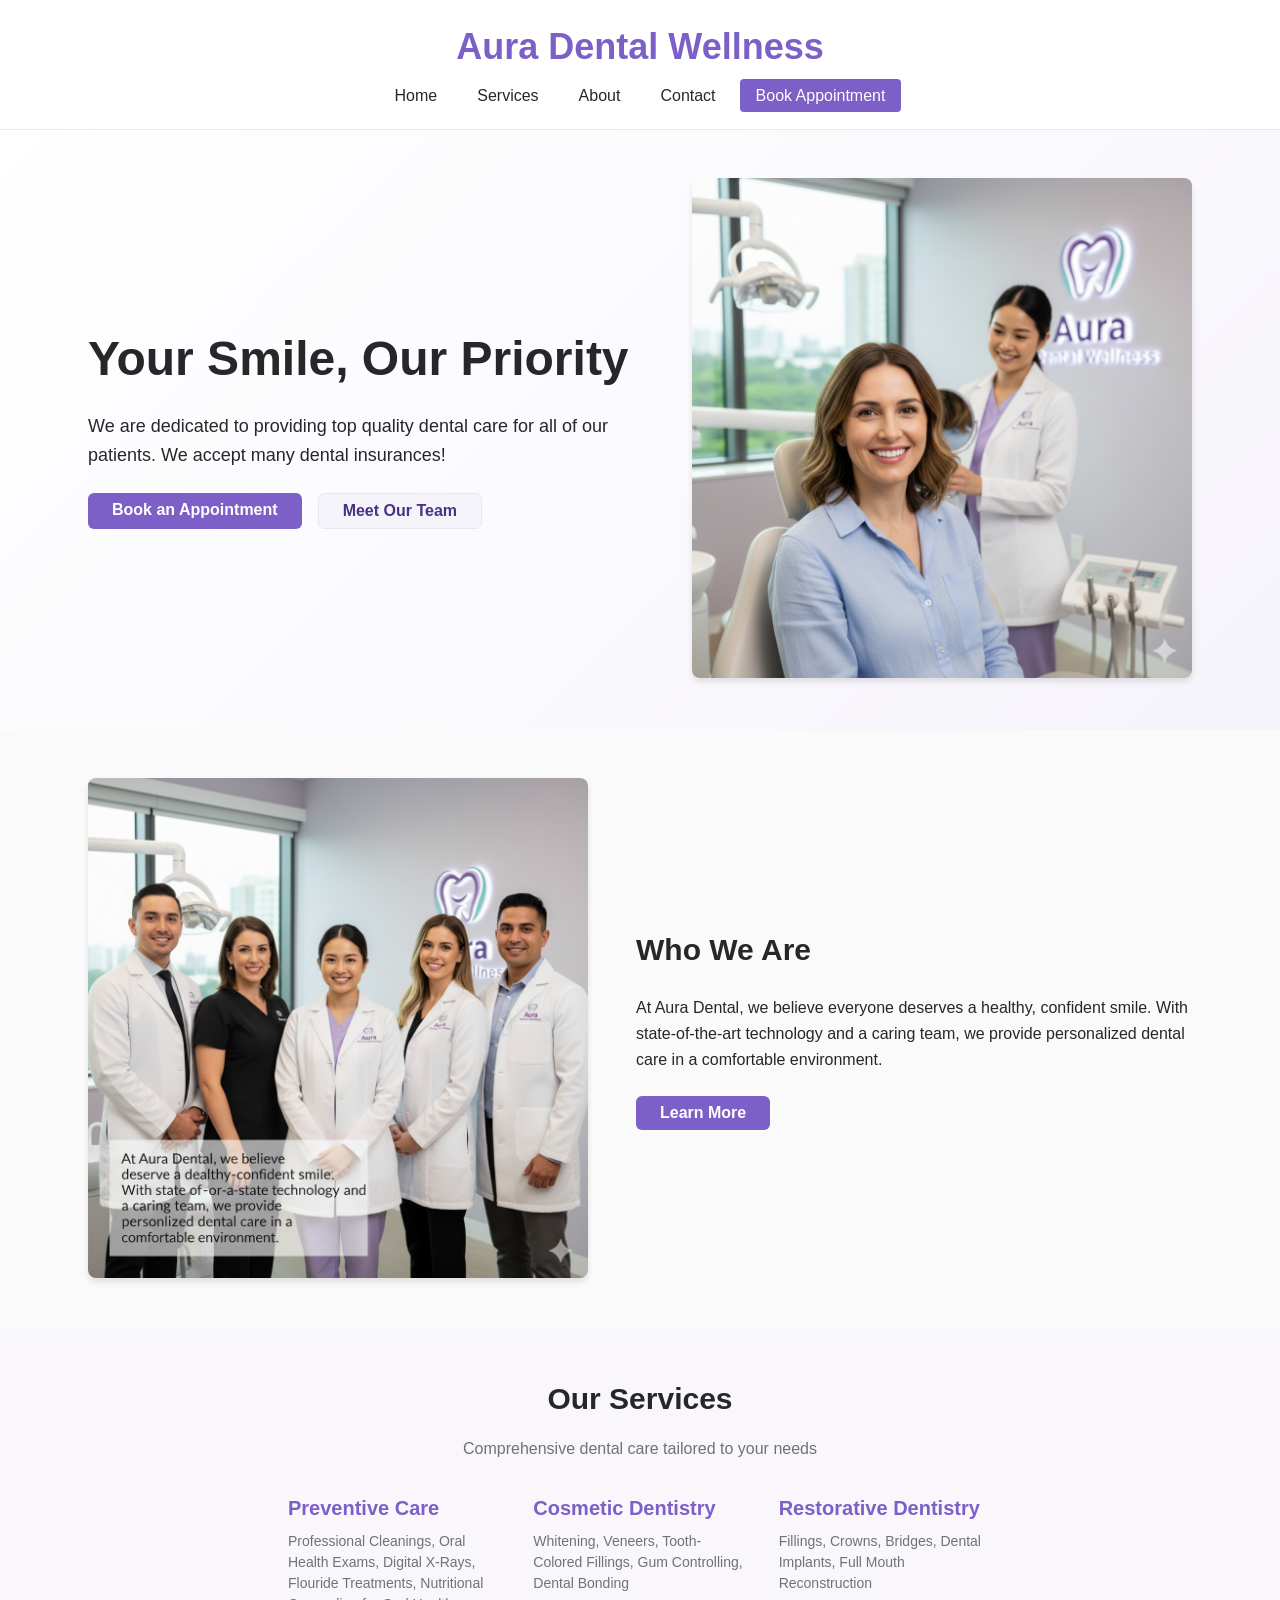
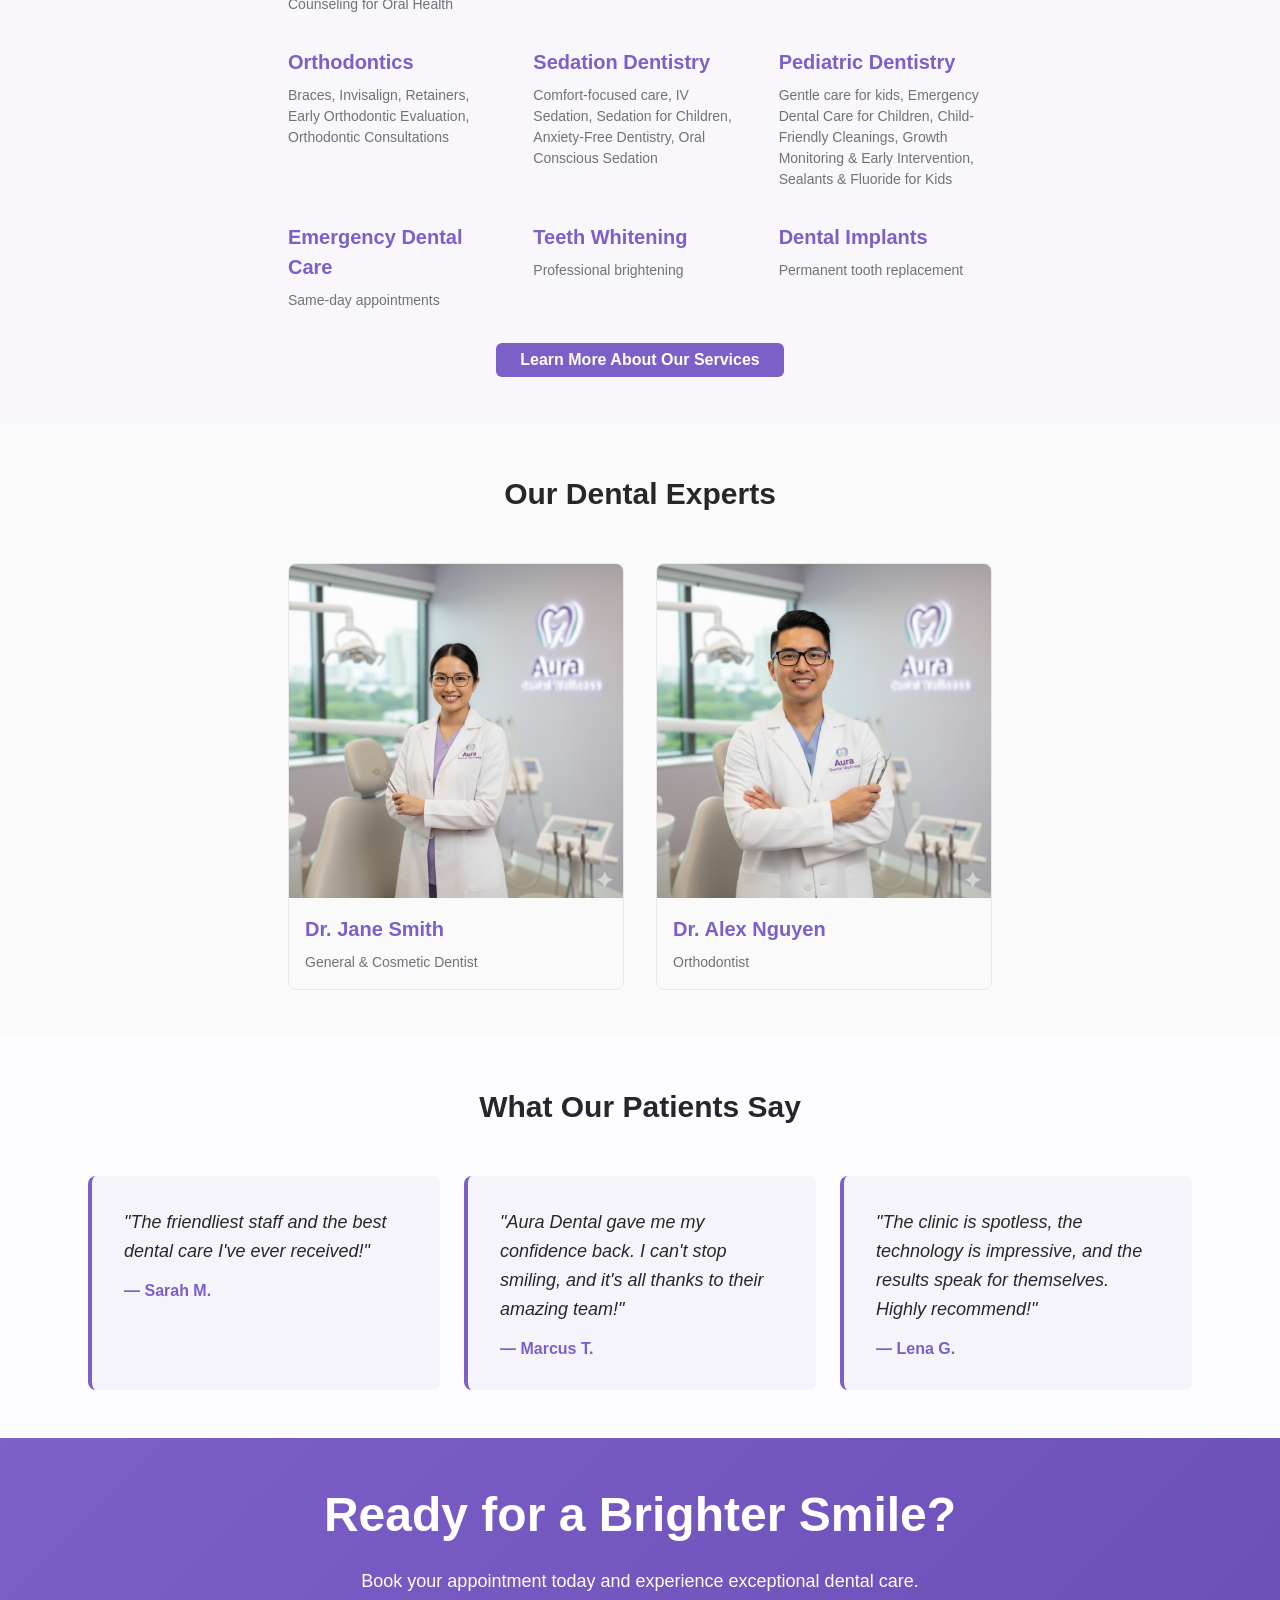
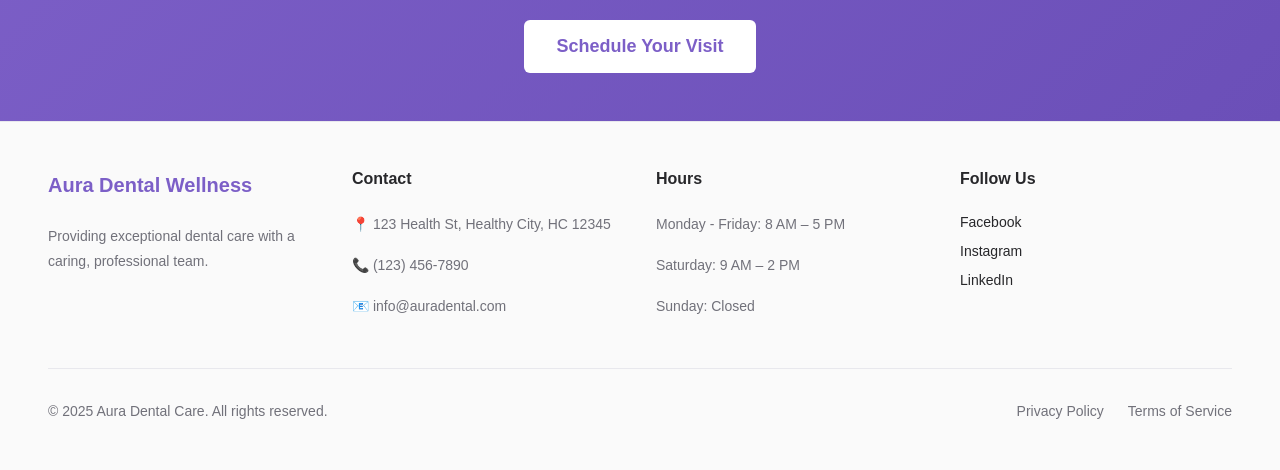
==== commit 0190868e: "Merge branch 'main' of https://github.com/wozhendeai/bcs377-hackathon" ====
--- a/index.html
+++ b/index.html
@@ -66,27 +66,27 @@
             <div class="services-list">
                 <div class="service-item">
                     <h3 class="heading-4">Preventive Care</h3>
-                    <p class="body-sm text-muted-foreground">Cleanings, Exams</p>
+                    <p class="body-sm text-muted-foreground">Professional Cleanings, Oral Health Exams, Digital X-Rays, Flouride Treatments, Nutritional Counseling for Oral Health </p>
                 </div>
                 <div class="service-item">
                     <h3 class="heading-4">Cosmetic Dentistry</h3>
-                    <p class="body-sm text-muted-foreground">Whitening, Veneers</p>
+                    <p class="body-sm text-muted-foreground">Whitening, Veneers, Tooth-Colored Fillings, Gum Controlling, Dental Bonding</p>
                 </div>
                 <div class="service-item">
                     <h3 class="heading-4">Restorative Dentistry</h3>
-                    <p class="body-sm text-muted-foreground">Fillings, Crowns</p>
+                    <p class="body-sm text-muted-foreground">Fillings, Crowns, Bridges, Dental Implants, Full Mouth Reconstruction</p>
                 </div>
                 <div class="service-item">
                     <h3 class="heading-4">Orthodontics</h3>
-                    <p class="body-sm text-muted-foreground">Braces, Invisalign</p>
+                    <p class="body-sm text-muted-foreground">Braces, Invisalign, Retainers, Early Orthodontic Evaluation, Orthodontic Consultations</p>
                 </div>
                 <div class="service-item">
                     <h3 class="heading-4">Sedation Dentistry</h3>
-                    <p class="body-sm text-muted-foreground">Comfort-focused care</p>
+                    <p class="body-sm text-muted-foreground">Comfort-focused care, IV Sedation, Sedation for Children, Anxiety-Free Dentistry, Oral Conscious Sedation</p>
                 </div>
                 <div class="service-item">
                     <h3 class="heading-4">Pediatric Dentistry</h3>
-                    <p class="body-sm text-muted-foreground">Gentle care for kids</p>
+                    <p class="body-sm text-muted-foreground">Gentle care for kids, Emergency Dental Care for Children, Child-Friendly Cleanings, Growth Monitoring & Early Intervention, Sealants & Fluoride for Kids</p>
                 </div>
                 <div class="service-item">
                     <h3 class="heading-4">Emergency Dental Care</h3>
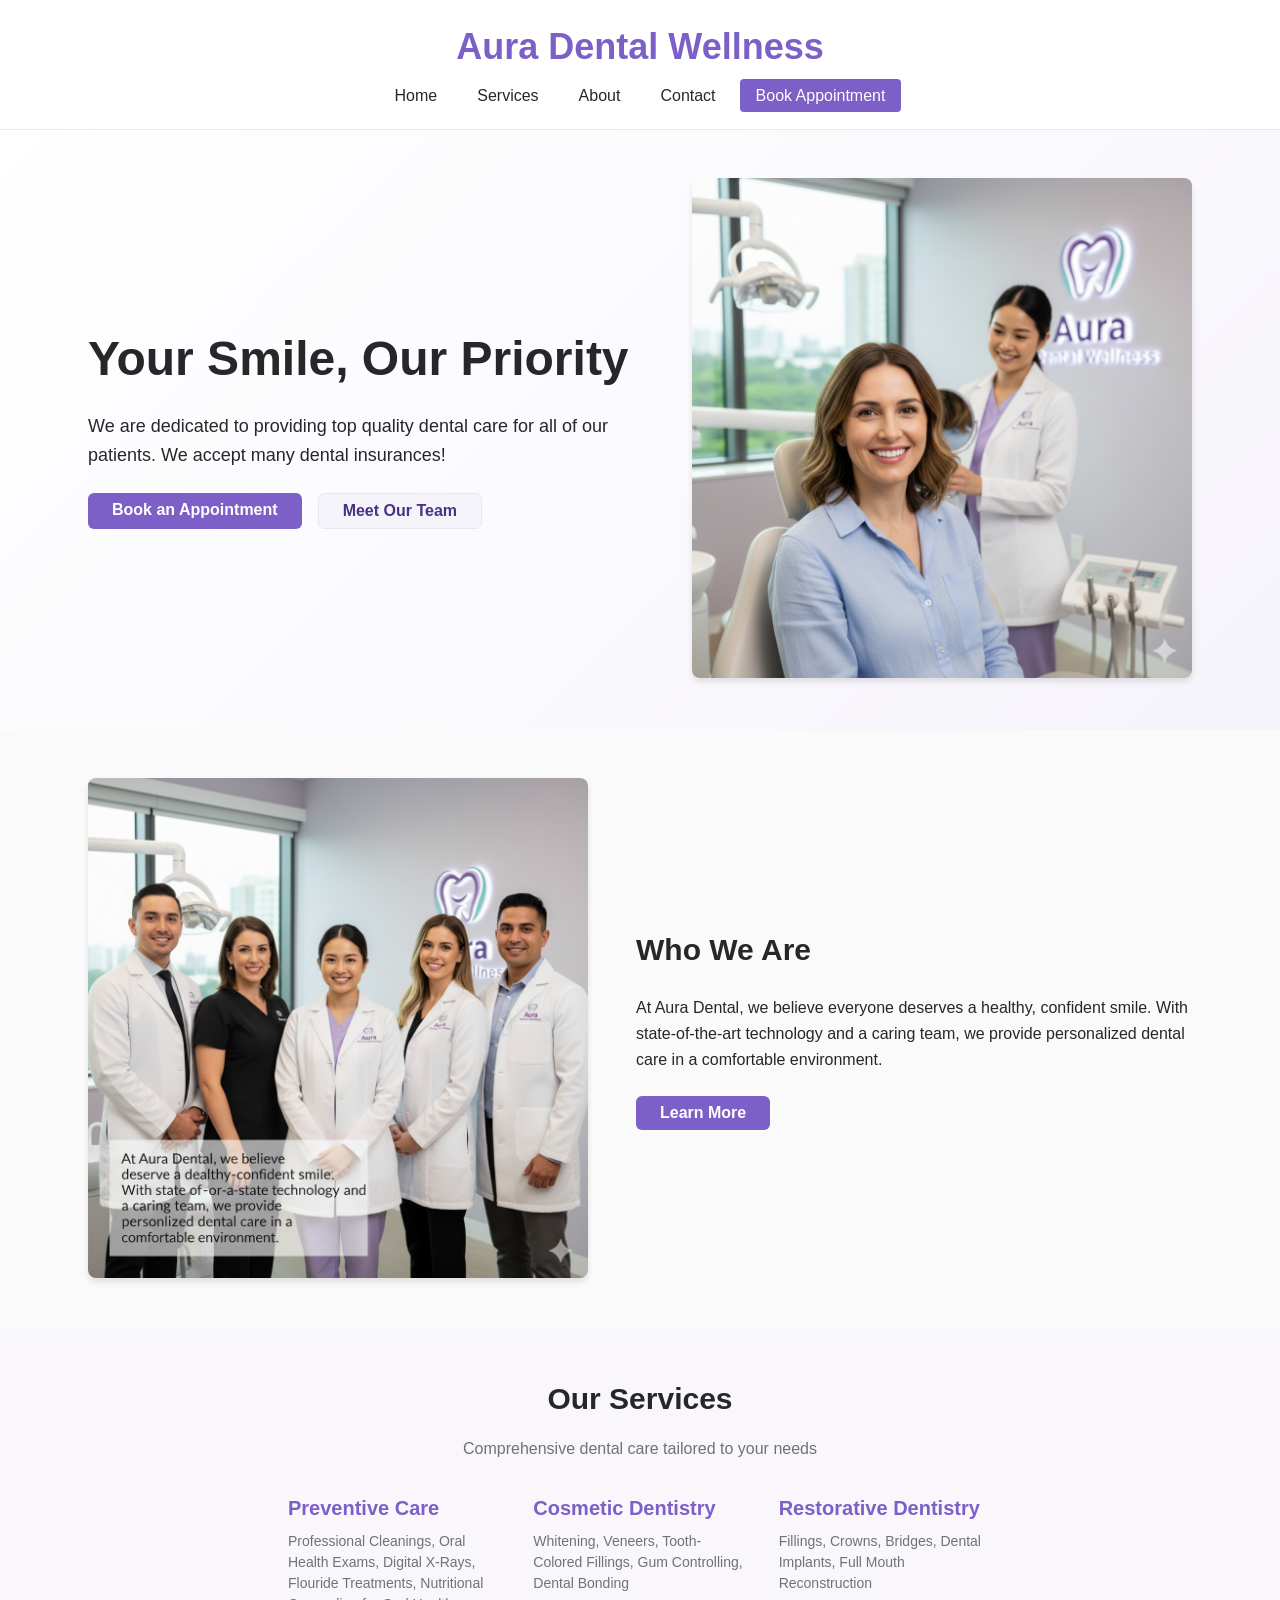
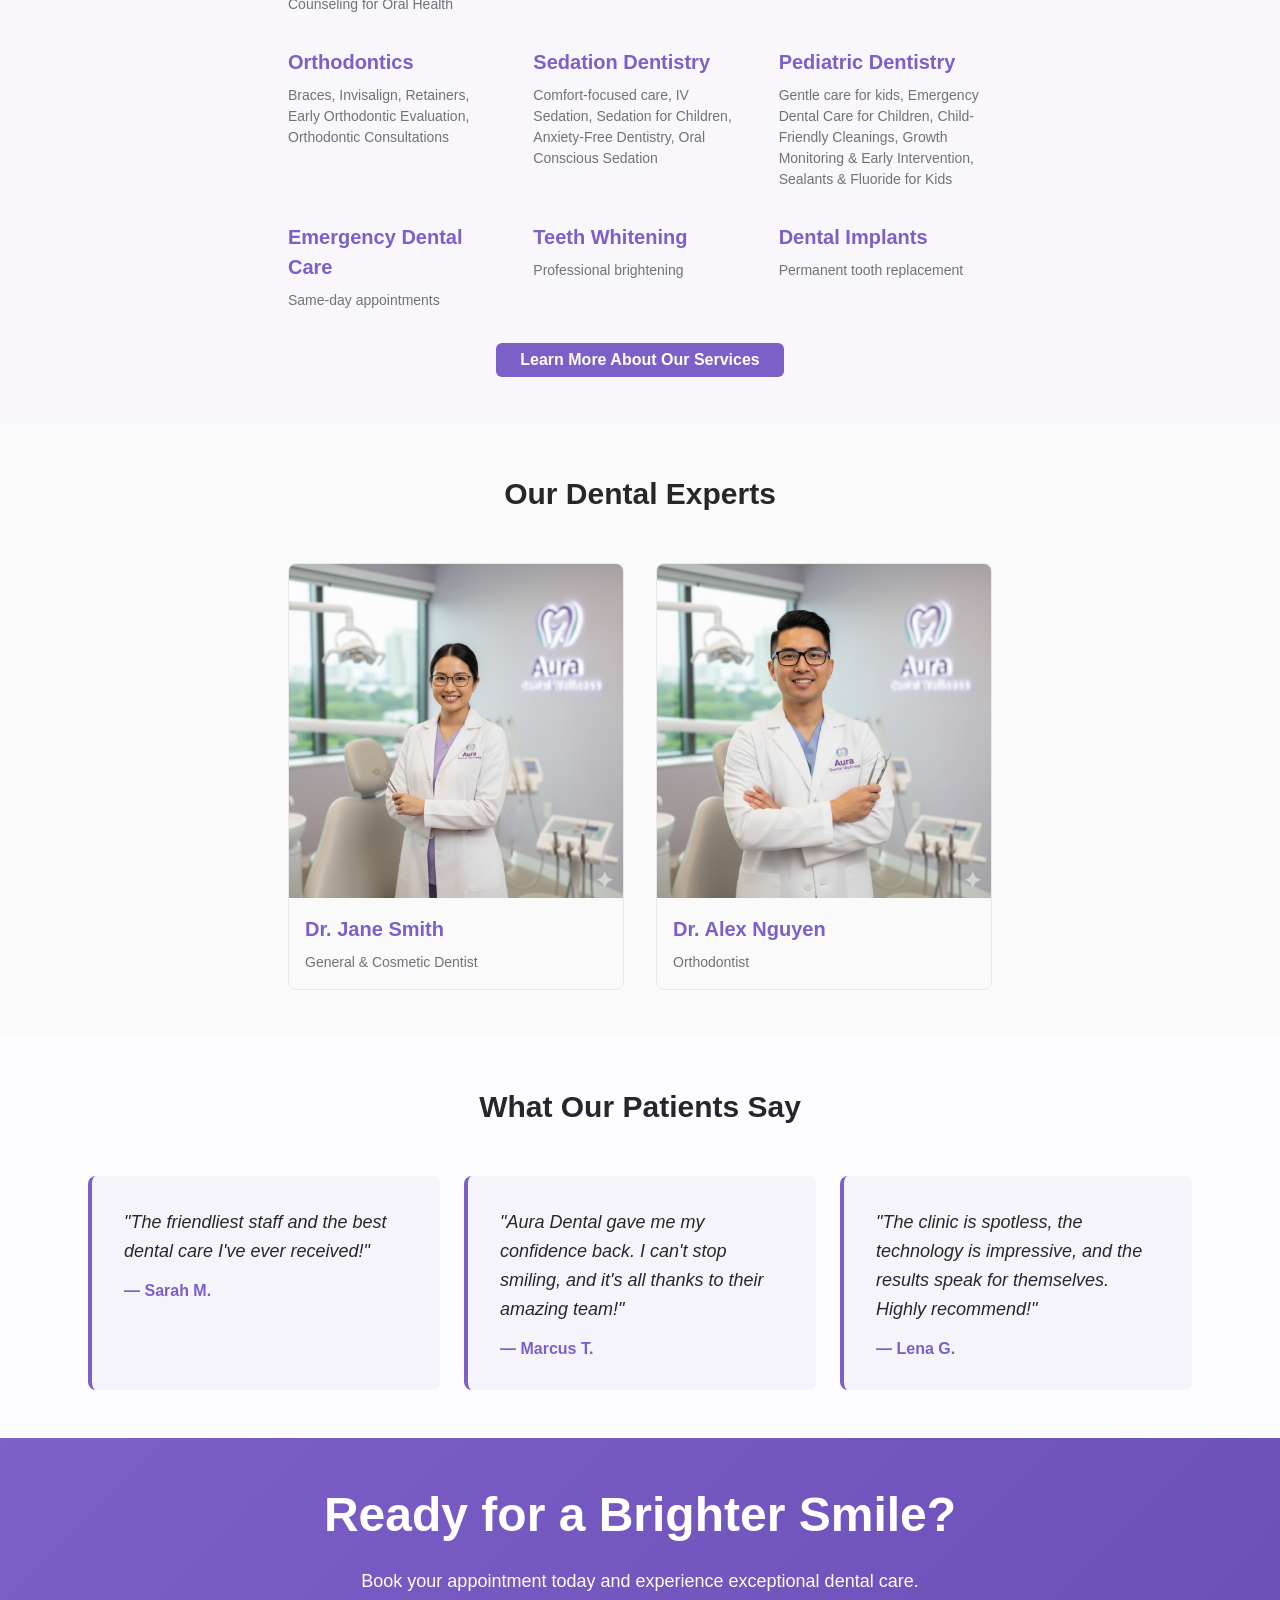
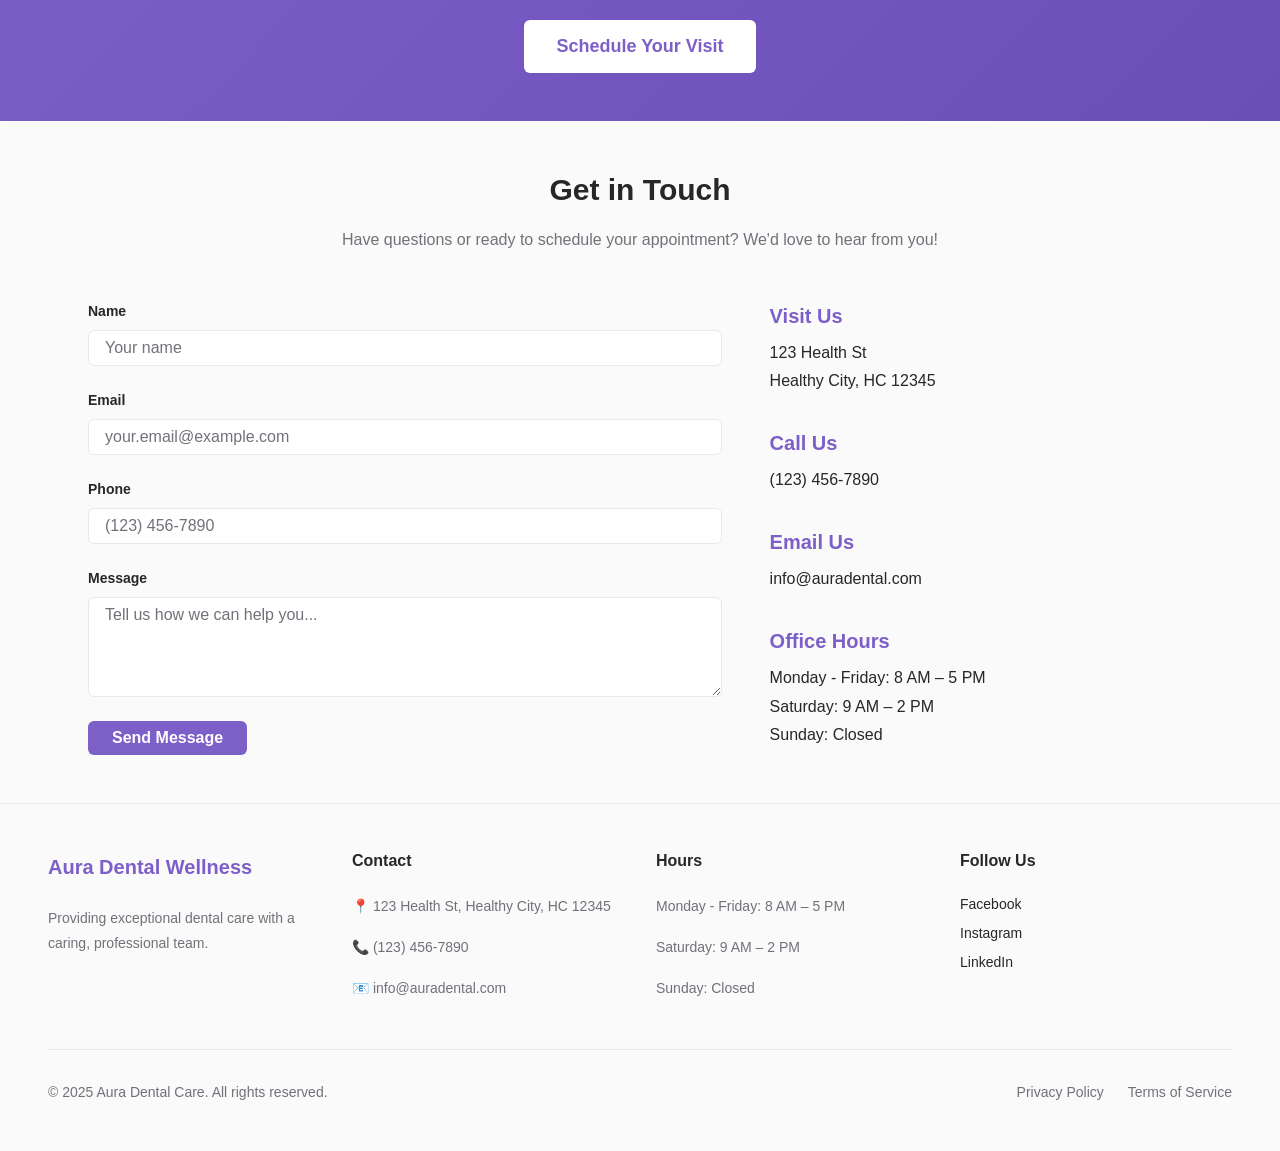
==== commit 5191759c: "Nav links working, booking/form page" ====
--- a/index.html
+++ b/index.html
@@ -16,24 +16,24 @@
         </div>
         <nav class="navbar-nav">
             <ul class="nav-links">
-                <li><a href="#">Home</a></li>
-                <li><a href="#">Services</a></li>
-                <li><a href="#">About</a></li>
-                <li><a href="#">Contact</a></li>
-                <li><a href="#" class="btn">Book Appointment</a></li>
+                <li><a href="#home">Home</a></li>
+                <li><a href="#services">Services</a></li>
+                <li><a href="#about">About</a></li>
+                <li><a href="#contact">Contact</a></li>
+                <li><a href="booking.html" class="btn">Book Appointment</a></li>
             </ul>
         </nav>
     </navbar>
 
     <!-- Hero Section -->
-    <section class="bg-gradient-hero">
+    <section id="home" class="bg-gradient-hero">
         <div class="hero">
             <div class="hero-content">
                 <h2 class="heading-hero">Your Smile, Our Priority</h2>
                 <p class="body-lg">We are dedicated to providing top quality dental care for all of our patients. We accept many dental insurances!</p>
                 <div class="hero-buttons">
-                    <a href="#" class="btn-primary">Book an Appointment</a>
-                    <a href="#" class="btn-secondary">Meet Our Team</a>
+                    <a href="booking.html" class="btn-primary">Book an Appointment</a>
+                    <a href="#about" class="btn-secondary">Meet Our Team</a>
                 </div>
             </div>
             <div class="hero-image">
@@ -43,7 +43,7 @@
     </section>
 
     <!-- About Section -->
-    <section class="bg-background-muted">
+    <section id="about" class="bg-background-muted">
         <div class="about">
             <div class="about-image">
                 <img src="images/aura_team.png" alt="Aura Dental team">
@@ -59,7 +59,7 @@
     </section>
 
     <!-- Services Section -->
-    <section class="bg-background-subtle">
+    <section id="services" class="bg-background-subtle">
         <div class="services-container">
             <h2 class="heading-2">Our Services</h2>
             <p class="body-base services-intro">Comprehensive dental care tailored to your needs</p>
@@ -160,7 +160,62 @@
         <div class="cta-container">
             <h2 class="heading-hero">Ready for a Brighter Smile?</h2>
             <p class="body-lg">Book your appointment today and experience exceptional dental care.</p>
-            <a href="#" class="btn-primary">Schedule Your Visit</a>
+            <a href="booking.html" class="btn-primary">Schedule Your Visit</a>
+        </div>
+    </section>
+
+    <!-- Contact Section -->
+    <section id="contact" class="bg-background-muted">
+        <div class="contact-container">
+            <h2 class="heading-2">Get in Touch</h2>
+            <p class="body-base contact-intro">Have questions or ready to schedule your appointment? We'd love to hear from you!</p>
+
+            <div class="contact-content">
+                <div class="contact-form">
+                    <form>
+                        <div class="form-group">
+                            <label for="name" class="body-sm">Name</label>
+                            <input type="text" id="name" name="name" class="form-input" placeholder="Your name" required>
+                        </div>
+                        <div class="form-group">
+                            <label for="email" class="body-sm">Email</label>
+                            <input type="email" id="email" name="email" class="form-input" placeholder="your.email@example.com" required>
+                        </div>
+                        <div class="form-group">
+                            <label for="phone" class="body-sm">Phone</label>
+                            <input type="tel" id="phone" name="phone" class="form-input" placeholder="(123) 456-7890">
+                        </div>
+                        <div class="form-group">
+                            <label for="message" class="body-sm">Message</label>
+                            <textarea id="message" name="message" class="form-input" rows="4" placeholder="Tell us how we can help you..." required></textarea>
+                        </div>
+                        <button type="submit" class="btn-primary">Send Message</button>
+                    </form>
+                </div>
+
+                <div class="contact-info">
+                    <div class="contact-info-item">
+                        <h3 class="heading-4">Visit Us</h3>
+                        <p class="body-base">123 Health St<br>Healthy City, HC 12345</p>
+                    </div>
+                    <div class="contact-info-item">
+                        <h3 class="heading-4">Call Us</h3>
+                        <p class="body-base">(123) 456-7890</p>
+                    </div>
+                    <div class="contact-info-item">
+                        <h3 class="heading-4">Email Us</h3>
+                        <p class="body-base">info@auradental.com</p>
+                    </div>
+                    <div class="contact-info-item">
+                        <h3 class="heading-4">Office Hours</h3>
+                        <p class="body-base">
+                            Monday - Friday: 8 AM – 5 PM<br>
+                            Saturday: 9 AM – 2 PM<br>
+                            Sunday: Closed
+                        </p>
+                    </div>
+                </div>
+            </div>
         </div>
     </section>
 
--- a/styles/design-system.css
+++ b/styles/design-system.css
@@ -7,6 +7,7 @@
 :root {
     /* Spacing Scale */
     --space-2: 0.5rem;   /* 8px */
+    --space-3: 0.75rem;  /* 12px */
     --space-4: 1rem;     /* 16px */
     --space-6: 1.5rem;   /* 24px */
     --space-8: 2rem;     /* 32px */
@@ -60,10 +61,19 @@
     box-sizing: border-box;
 }
 
+html {
+    scroll-behavior: smooth;
+}
+
 body {
     font-family: -apple-system, BlinkMacSystemFont, 'Segoe UI', sans-serif;
     color: var(--color-foreground);
     background: var(--color-background);
+}
+
+/* Smooth scroll with offset for fixed navbar */
+section {
+    scroll-margin-top: 80px;
 }
 
 /* Typography Utilities */
--- a/styles/components.css
+++ b/styles/components.css
@@ -350,6 +350,281 @@
     }
 }
 
+/* Booking Page */
+.booking-hero {
+    max-width: 800px;
+    margin: 0 auto;
+    padding: var(--space-12);
+    text-align: center;
+
+    h2 {
+        margin-bottom: var(--space-4);
+    }
+
+    p {
+        color: var(--color-muted-foreground);
+    }
+}
+
+.booking-container {
+    max-width: 1200px;
+    margin: 0 auto;
+    padding: var(--space-12);
+    display: grid;
+    grid-template-columns: 2fr 1fr;
+    gap: var(--space-12);
+    align-items: start;
+}
+
+.booking-form {
+    display: flex;
+    flex-direction: column;
+    gap: var(--space-8);
+
+    .form-section {
+        display: flex;
+        flex-direction: column;
+        gap: var(--space-6);
+        padding-bottom: var(--space-8);
+        border-bottom: 1px solid var(--color-border);
+
+        &:last-of-type {
+            border-bottom: none;
+            padding-bottom: 0;
+        }
+
+        h3 {
+            color: var(--color-primary);
+        }
+    }
+
+    .form-row {
+        display: grid;
+        grid-template-columns: 1fr 1fr;
+        gap: var(--space-6);
+    }
+
+    .form-group {
+        display: flex;
+        flex-direction: column;
+        gap: var(--space-2);
+
+        label {
+            font-weight: 600;
+            color: var(--color-foreground);
+        }
+
+        .form-input,
+        select {
+            padding: var(--space-2) var(--space-4);
+            border: 1px solid var(--color-border);
+            border-radius: 0.375rem;
+            font-size: var(--font-size-base);
+            font-family: inherit;
+            color: var(--color-foreground);
+            background: var(--color-background);
+            transition: border-color 0.2s, outline 0.2s;
+
+            &:focus {
+                outline: 2px solid var(--color-ring);
+                outline-offset: 0;
+                border-color: var(--color-primary);
+            }
+
+            &::placeholder {
+                color: var(--color-muted-foreground);
+            }
+        }
+
+        textarea.form-input {
+            resize: vertical;
+            min-height: 100px;
+        }
+
+        select {
+            cursor: pointer;
+        }
+    }
+
+    .radio-group {
+        display: flex;
+        gap: var(--space-6);
+
+        .radio-label {
+            display: flex;
+            align-items: center;
+            gap: var(--space-2);
+            cursor: pointer;
+
+            input[type="radio"] {
+                width: 18px;
+                height: 18px;
+                cursor: pointer;
+            }
+
+            span {
+                font-size: var(--font-size-base);
+                color: var(--color-foreground);
+            }
+        }
+    }
+
+    .form-actions {
+        display: flex;
+        flex-direction: column;
+        gap: var(--space-4);
+        align-items: flex-start;
+
+        button {
+            padding: var(--space-3) var(--space-8);
+        }
+
+        p {
+            margin-top: var(--space-2);
+        }
+    }
+}
+
+.booking-sidebar {
+    display: flex;
+    flex-direction: column;
+    gap: var(--space-6);
+
+    .sidebar-card {
+        background: var(--color-background);
+        border: 1px solid var(--color-border);
+        border-radius: 0.5rem;
+        padding: var(--space-6);
+
+        h3 {
+            color: var(--color-primary);
+            margin-bottom: var(--space-4);
+        }
+
+        p {
+            margin-bottom: var(--space-2);
+
+            &:last-child {
+                margin-bottom: 0;
+            }
+        }
+    }
+
+    .booking-checklist {
+        list-style: none;
+        padding: 0;
+        margin: 0;
+        display: flex;
+        flex-direction: column;
+        gap: var(--space-3);
+
+        li {
+            display: flex;
+            align-items: flex-start;
+            gap: var(--space-2);
+
+            &::before {
+                content: "✓";
+                color: var(--color-primary);
+                font-weight: bold;
+                flex-shrink: 0;
+            }
+        }
+    }
+}
+
+/* Contact Section */
+.contact-container {
+    max-width: 1200px;
+    margin: 0 auto;
+    padding: var(--space-12);
+
+    h2 {
+        text-align: center;
+        margin-bottom: var(--space-4);
+    }
+
+    .contact-intro {
+        text-align: center;
+        margin-bottom: var(--space-12);
+        color: var(--color-muted-foreground);
+    }
+
+    .contact-content {
+        display: grid;
+        grid-template-columns: 1.5fr 1fr;
+        gap: var(--space-12);
+        align-items: start;
+    }
+
+    .contact-form {
+        form {
+            display: flex;
+            flex-direction: column;
+            gap: var(--space-6);
+        }
+
+        .form-group {
+            display: flex;
+            flex-direction: column;
+            gap: var(--space-2);
+
+            label {
+                font-weight: 600;
+                color: var(--color-foreground);
+            }
+
+            .form-input {
+                padding: var(--space-2) var(--space-4);
+                border: 1px solid var(--color-border);
+                border-radius: 0.375rem;
+                font-size: var(--font-size-base);
+                font-family: inherit;
+                color: var(--color-foreground);
+                background: var(--color-background);
+                transition: border-color 0.2s, outline 0.2s;
+
+                &:focus {
+                    outline: 2px solid var(--color-ring);
+                    outline-offset: 0;
+                    border-color: var(--color-primary);
+                }
+
+                &::placeholder {
+                    color: var(--color-muted-foreground);
+                }
+            }
+
+            textarea.form-input {
+                resize: vertical;
+                min-height: 100px;
+            }
+        }
+
+        button[type="submit"] {
+            align-self: flex-start;
+        }
+    }
+
+    .contact-info {
+        display: flex;
+        flex-direction: column;
+        gap: var(--space-8);
+
+        .contact-info-item {
+            h3 {
+                color: var(--color-primary);
+                margin-bottom: var(--space-2);
+            }
+
+            p {
+                color: var(--color-foreground);
+                line-height: 1.8;
+            }
+        }
+    }
+}
+
 /* Footer */
 .footer {
     background: var(--color-muted);
--- a/styles/responsive.css
+++ b/styles/responsive.css
@@ -124,6 +124,45 @@
         font-size: var(--font-size-base);
         width: 100%;
     }
+
+    /* Contact - Stack form and info */
+    .contact-container {
+        padding: var(--space-6) var(--space-4);
+
+        .contact-content {
+            grid-template-columns: 1fr;
+            gap: var(--space-8);
+        }
+
+        .contact-form button[type="submit"] {
+            width: 100%;
+        }
+    }
+
+    /* Booking - Stack form and sidebar */
+    .booking-hero {
+        padding: var(--space-6) var(--space-4);
+    }
+
+    .booking-container {
+        grid-template-columns: 1fr;
+        padding: var(--space-6) var(--space-4);
+        gap: var(--space-8);
+
+        .booking-form {
+            .form-row {
+                grid-template-columns: 1fr;
+            }
+
+            .form-actions {
+                width: 100%;
+
+                button {
+                    width: 100%;
+                }
+            }
+        }
+    }
 }
 
 /* Tablet (641px to 1024px) */
@@ -137,8 +176,18 @@
     .about,
     .services-container,
     .team-container,
-    .testimonials-container {
+    .testimonials-container,
+    .contact-container,
+    .booking-hero,
+    .booking-container {
         padding: var(--space-8) var(--space-6);
+    }
+
+    /* Booking - Stack on smaller tablets */
+    @media (max-width: 768px) {
+        .booking-container {
+            grid-template-columns: 1fr;
+        }
     }
 
     /* Stack hero/about on smaller tablets */
